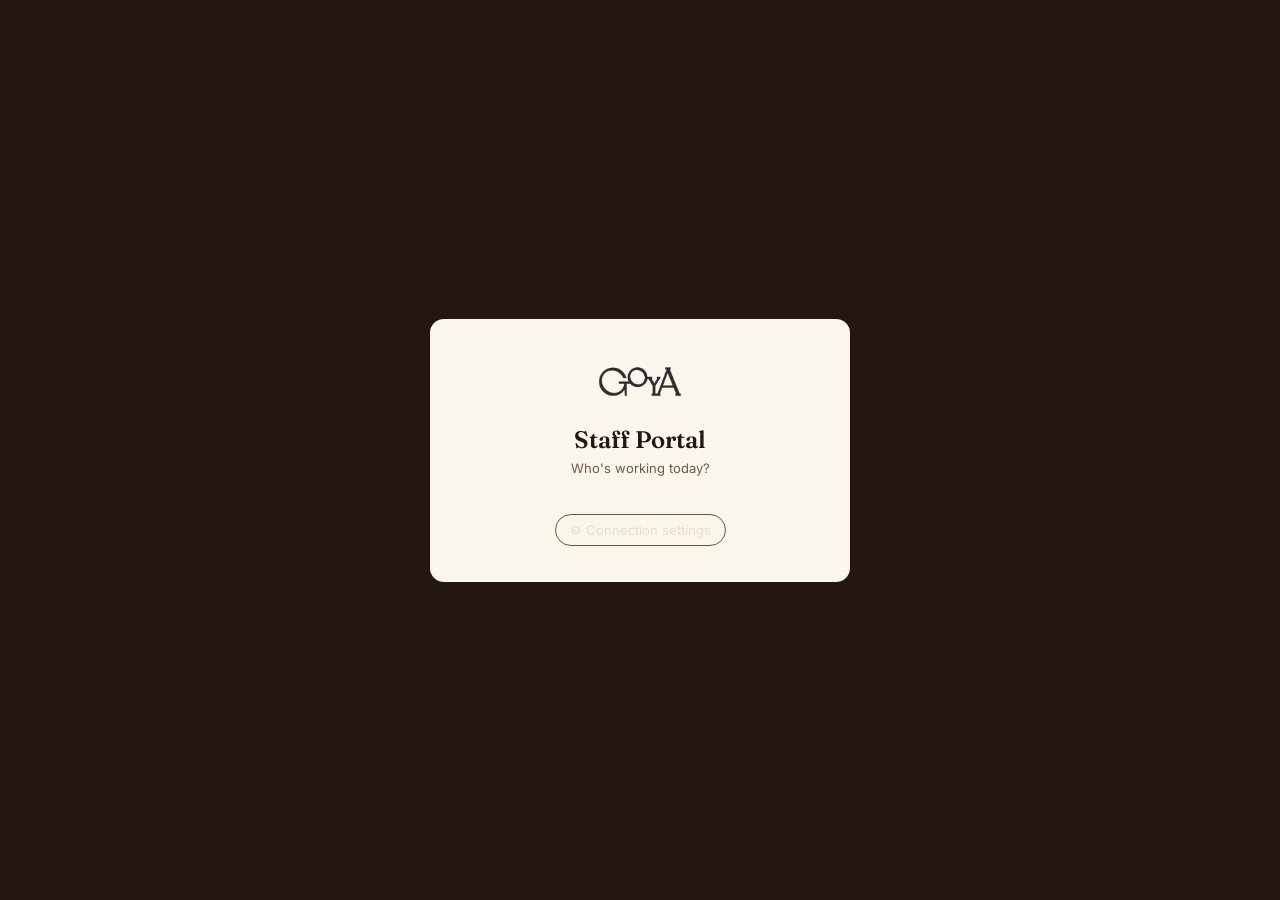
==== index.html @ 5e2a5665 "Update and rename staff.html to index.html" ====
<!DOCTYPE html>
<html lang="en">
<head>
<meta charset="UTF-8">
<meta name="viewport" content="width=device-width, initial-scale=1.0">
<title>Goya Portal — Staff</title>
<link rel="preconnect" href="https://fonts.googleapis.com">
<link href="https://fonts.googleapis.com/css2?family=Fraunces:opsz,wght@9..144,400;9..144,600;9..144,700&family=Inter:wght@400;500;600;700&family=IBM+Plex+Mono:wght@400;500;600&display=swap" rel="stylesheet">
<style>
  :root{ --espresso:#241712; --espresso-2:#3B2A20; --parchment:#FBF6EC; --parchment-2:#F1E7D4; --ink:#2A1D14; --ink-soft:#6b5a4a; --amber:#C97A2B; --amber-dark:#A85F1D; --sage:#6E8B5E; --rust:#B23B25; --gray:#8A7B6C; --line:#e3d6bf; --radius:10px; --shadow:0 2px 10px rgba(36,23,18,0.10); }
  *{box-sizing:border-box;} html,body{margin:0;padding:0;background:var(--parchment);color:var(--ink);font-family:'Inter',sans-serif;}
  h1,h2,h3,h4{font-family:'Fraunces',serif;font-weight:600;margin:0;color:var(--espresso);} .mono{font-family:'IBM Plex Mono',monospace;}
  button,input,select{font-family:inherit;} #app{min-height:100vh;display:flex;flex-direction:column;}
  .topbar{background:var(--espresso);color:var(--parchment);padding:14px 20px;display:flex;align-items:center;justify-content:space-between;gap:12px;flex-wrap:wrap;position:sticky;top:0;z-index:20;box-shadow:var(--shadow);}
  .brand-logo-chip{background:var(--parchment);border-radius:9px;padding:5px 12px;display:flex;align-items:center;} .brand-logo-chip img{height:24px;}
  .gate-logo-chip{background:var(--parchment);border-radius:12px;padding:10px 22px;display:inline-flex;align-items:center;margin:0 auto 16px;} .gate-logo-chip img{height:34px;}
  .pill-btn{background:transparent;border:1px solid #6b5541;color:#e9dcc7;padding:7px 14px;border-radius:999px;font-size:13px;cursor:pointer;}
  .staff-chip{background:#392a20;color:#f1e7d4;padding:6px 12px;border-radius:999px;font-size:13px;display:flex;align-items:center;gap:8px;} .staff-chip button{background:none;border:none;color:#c9b79c;text-decoration:underline;cursor:pointer;}
  .main{flex:1;width:100%;max-width:1180px;margin:0 auto;padding:24px 20px 60px;}
  .tabs{display:flex;gap:6px;overflow-x:auto;padding-bottom:2px;margin-bottom:22px;border-bottom:2px solid var(--line);}
  .tab-btn{background:none;border:none;padding:10px 16px;font-size:14.5px;font-weight:600;color:var(--ink-soft);white-space:nowrap;border-bottom:3px solid transparent;cursor:pointer;} .tab-btn.active{color:var(--espresso);border-bottom-color:var(--amber);}
  .card{background:#fff;border:1px solid var(--line);border-radius:var(--radius);padding:20px;box-shadow:var(--shadow);} .card + .card{margin-top:16px;}
  .grid-2{display:grid;grid-template-columns:1.3fr 1fr;gap:18px;} @media (max-width:860px){.grid-2{grid-template-columns:1fr;}}
  input[type=text],input[type=number],input[type=date],input[type=month],select{width:100%;padding:10px 12px;border:1.5px solid var(--line);border-radius:8px;font-size:14px;background:#fffdf9;}
  .row{display:flex;gap:10px;flex-wrap:wrap;} .row > *{flex:1;min-width:110px;}
  .btn{display:inline-flex;align-items:center;justify-content:center;gap:6px;padding:12px 18px;border-radius:8px;border:none;font-weight:600;font-size:14px;cursor:pointer;}
  .btn-primary{background:var(--amber);color:#2a1a08;} .btn-ghost{background:transparent;border:1.5px solid var(--line);color:var(--ink);} .btn-danger{background:#fbe6e0;color:var(--rust);} .btn-sm{padding:6px 12px;font-size:12.5px;}
  .item-list{max-height:360px;overflow-y:auto;border:1px solid var(--line);border-radius:8px;} .item-row{display:flex;align-items:center;justify-content:space-between;gap:10px;padding:11px 14px;border-bottom:1px solid var(--line);} .item-row:last-child{border-bottom:none;} .item-name{font-weight:600;font-size:14px;} .item-meta{font-size:12px;color:var(--ink-soft);}
  .receipt{background:#fffdf7;border:1px solid var(--line);padding:18px;} .tear-line{height:1px;margin:14px 0;border-top:2px dashed #d8c7a6;} .receipt-line{display:flex;justify-content:space-between;font-size:13.5px;}
  .badge{display:inline-block;padding:3px 10px;border-radius:999px;font-size:11px;font-weight:700;} .badge-PENDING{background:#faf0d6;color:#946a10;} .badge-ORDERED{background:#f4e2cd;color:var(--amber-dark);} .badge-RECEIVED{background:#e3ecdd;color:var(--sage);}
  table{width:100%;border-collapse:collapse;font-size:13.5px;} th{text-align:left;font-size:11px;color:var(--ink-soft);border-bottom:2px solid var(--line);padding:8px 10px;} td{padding:9px 10px;border-bottom:1px solid var(--line);} .table-wrap{overflow-x:auto;}
  .empty-state{text-align:center;padding:40px 20px;color:var(--ink-soft);}
  .overlay{position:fixed;inset:0;background:rgba(36,23,18,0.55);display:flex;align-items:center;justify-content:center;z-index:100;padding:20px;} .modal{background:#fff;border-radius:var(--radius);padding:26px;max-width:400px;width:100%;}
  .toast{position:fixed;bottom:22px;left:50%;transform:translateX(-50%);background:var(--espresso);color:#fff;padding:12px 20px;border-radius:8px;z-index:200;}
  .gate-wrap{min-height:100vh;display:flex;align-items:center;justify-content:center;background:var(--espresso);padding:20px;} .gate-card{background:var(--parchment);border-radius:14px;padding:36px 32px;max-width:420px;width:100%;}
  .staff-pick{display:grid;grid-template-columns:1fr 1fr;gap:10px;margin-top:18px;} .staff-pick button{padding:14px;border-radius:9px;border:1.5px solid var(--line);background:#fff;font-weight:600;cursor:pointer;}
  .success-check{width:56px;height:56px;border-radius:50%;background:#e3ecdd;color:var(--sage);display:flex;align-items:center;justify-content:center;font-size:28px;margin:0 auto 12px;}
  .inline-input{padding:6px 8px;font-size:13px;border:1px solid var(--line);border-radius:6px;} .tag{font-size:11px;padding:2px 8px;border-radius:6px;background:var(--parchment-2);color:var(--ink-soft);}
  .count-row{display:grid;grid-template-columns:1.6fr 1fr 1fr 0.9fr;gap:10px;align-items:center;padding:9px 4px;border-bottom:1px solid var(--line);font-size:13.5px;} .count-row.head{font-size:11px;color:var(--ink-soft);font-weight:700;}
  .wa-btn{background:#e7f4ea;color:#2f6b3a;}
  .pin-dots{display:flex;gap:10px;justify-content:center;margin:18px 0;} .pin-dot{width:16px;height:16px;border-radius:50%;border:2px solid var(--amber);} .pin-dot.filled{background:var(--amber);}
  .keypad{display:grid;grid-template-columns:repeat(3,1fr);gap:8px;} .keypad button{padding:14px;font-size:18px;border-radius:8px;border:1.5px solid var(--line);background:#fffdf9;cursor:pointer;}
</style>
</head>
<body>
<div id="app"></div>
<script src="goya-common.js"></script>
<script>
let DB = { items:[], staff:[], orders:[], production:[], wastage:[], inventoryCounts:[], inventoryDrafts:[], suppliers:[], settings:{} };
let UI = { loaded:false, currentPin:null, tab:'order', cart:[], orderSearch:'', prodCart:[], prodSearch:'', wasteCart:[], wasteSearch:'', historySub:'orders', countSection:null, countMonth: monthLabel(), countValues:{}, showSettings:false, orderHist:{ month:monthLabel(), date:'', search:'' }, prodHist:{ month:monthLabel(), date:'', search:'' }, wasteHist:{ month:monthLabel(), date:'', search:'' } };

function currentStaff(){ return DB.staff.find(s=>s['PIN Code']===UI.currentPin); }
function staffDisplayName(){ const s=currentStaff(); return s? s['Staff Full Name'] : '—'; }
function allowedSectionsForCurrent(){ const s=currentStaff(); return s? parseSections(s['Allowed Sections']) : []; }
function orderableItems(){ return DB.items.filter(it=>(it['Supplier']||'').trim()!==''); }
function internalItems(){ return DB.items.filter(it=>(it['Supplier']||'').trim()===''); }

async function boot(){ await initBackend(); DB = await api.getAll(); const savedPin = await getLocalSetting('goya-staff-pin'); if(savedPin && DB.staff.some(s=>s['PIN Code']===savedPin)) UI.currentPin = savedPin; UI.loaded = true; render(); }

function render(){
  const app = document.getElementById('app');
  if(!UI.loaded){ app.innerHTML = `<div class="gate-wrap"><div class="gate-card"><div class="gate-logo-chip"><img src="goya-logo.png" alt="Goya"></div><p style="text-align:center;">Loading Portal…</p></div></div>`; return; }
  if(!UI.currentPin){ app.innerHTML = renderLoginGate(); return; }
  let html = renderTopbar() + `<div class="main">` + renderTabs();
  if(UI.tab==='order') html += renderOrderTab(); else if(UI.tab==='production') html += renderProductionTab(); else if(UI.tab==='wastage') html += renderWastageTab(); else if(UI.tab==='count') html += renderCountTab(); else if(UI.tab==='history') html += renderHistoryTab();
  html += `</div>`;
  if(UI.showSettings) html += `<div class="overlay" onclick="if(event.target===this){UI.showSettings=false;render();}"><div class="modal"><h3>Connection Settings</h3><input type="text" id="settings-sheet-url" value="${escHtml(SHEET_URL)}"><div class="row" style="margin-top:12px;"><button class="btn btn-primary btn-sm" onclick="connectSheet(document.getElementById('settings-sheet-url').value).then(()=>location.reload())">Save & Reload</button><button class="btn btn-ghost btn-sm" onclick="UI.showSettings=false;render();">Close</button></div></div></div>`;
  app.innerHTML = html;
}

function renderLoginGate(){
  const buttons = DB.staff.map(s=>`<button onclick="loginAs('${s['PIN Code']}')">${escHtml(s['Staff Full Name'])}</button>`).join('');
  return `<div class="gate-wrap"><div class="gate-card"><div style="text-align:center;"><div class="gate-logo-chip"><img src="goya-logo.png" alt="Goya"></div></div><h2 style="text-align:center;">Staff Portal</h2><p style="text-align:center;margin-top:6px;font-size:13px;color:var(--ink-soft);">Who's working today?</p><div class="staff-pick">${buttons}</div><div style="text-align:center;margin-top:20px;"><button class="pill-btn" onclick="openPinPad('Enter connection PIN', async(e)=>{if(e===(DB.settings.ConnectionPin||'9988')){UI.showSettings=true;render();return true;}return false;})">⚙ Connection settings</button></div></div></div>`;
}
function loginAs(pin){ openPinPad(`Enter PIN`, async(e)=>{ if(e===pin){ UI.currentPin=pin; await setLocalSetting('goya-staff-pin',pin); showToast('Welcome'); render(); return true; } return false; }); }

function renderTopbar(){ return `<div class="topbar"><div class="brand"><div class="brand-logo-chip"><img src="goya-logo.png" alt="Goya"></div><div style="font-size:11px;color:#c9b79c;">STAFF PORTAL</div></div><div class="top-right"><div class="staff-chip">👤 ${escHtml(staffDisplayName())} <button onclick="UI.currentPin=null;setLocalSetting('goya-staff-pin','');render();">switch</button></div><button class="pill-btn" onclick="openPinPad('Connection PIN', async(e)=>{if(e===(DB.settings.ConnectionPin||'9988')){UI.showSettings=true;render();return true;}return false;})">⚙</button></div></div>`; }
function renderTabs(){ const t = [['order','Send Order'],['production','Production Log'],['wastage','Wastage Log']]; if(DB.settings.InventoryCountEnabled==='true' && allowedSectionsForCurrent().length>0) t.push(['count','Inventory Count']); t.push(['history','History']); return `<div class="tabs">${t.map(([k,l])=>`<button class="tab-btn ${UI.tab===k?'active':''}" onclick="UI.tab='${k}';render();">${l}</button>`).join('')}</div>`; }

function showSuccessPopup(title, subtitle, actions=''){
  const h = document.createElement('div'); h.className='overlay'; h.id='succ-pop';
  h.innerHTML = `<div class="modal" style="text-align:center;"><div class="success-check">✓</div><h3>${escHtml(title)}</h3><p style="margin:8px 0 14px;font-size:13.5px;color:var(--ink-soft);">${escHtml(subtitle)}</p>${actions}<button class="btn btn-primary" style="width:100%;margin-top:12px;" onclick="document.getElementById('succ-pop').remove();render();">Done</button></div>`;
  document.body.appendChild(h);
}

/* ORDER */
function renderOrderTab(){
  const items = orderableItems().filter(it=>!UI.orderSearch || it['Name'].toLowerCase().includes(UI.orderSearch.toLowerCase()) || (it['Supplier']||'').toLowerCase().includes(UI.orderSearch.toLowerCase()));
  return `<div class="grid-2"><div class="card"><div style="display:flex;justify-content:space-between;margin-bottom:12px;"><h3>Find items</h3><span class="tag">Supplier items</span></div><input type="text" placeholder="Search item or supplier…" value="${escHtml(UI.orderSearch)}" oninput="UI.orderSearch=this.value;render();"><div style="height:12px;"></div><div class="item-list">${items.map(it=>`<div class="item-row"><div><div class="item-name">${escHtml(it['Name'])}</div><div class="item-meta">${escHtml(it['Supplier']||'—')}</div></div><button class="btn btn-primary btn-sm" onclick="addToCart('${it['Row ID']}')">Add</button></div>`).join('')||'<div class="empty-state">No items</div>'}</div></div><div class="card receipt"><h3>Cart (${UI.cart.length})</h3>${cartHTML()}</div></div>`;
}
function addToCart(rowId){ const it=DB.items.find(x=>x['Row ID']===rowId); if(!it)return; const e=UI.cart.find(c=>c.rowId===rowId); if(e)e.qty+=1; else UI.cart.push({rowId:it['Row ID'],name:it['Name'],supplier:it['Supplier'],unit:(it['Storage Unit']||'unit'),opts:[it['Storage Unit'],it['Ingredient Unit']].filter(Boolean),qty:1,note:''}); render(); }
function cartHTML(){
  if(!UI.cart.length) return `<div class="empty-state">Cart empty</div>`;
  let h = ''; UI.cart.forEach(c=>{ h += `<div style="margin-bottom:10px;border-bottom:1px solid var(--line);padding-bottom:8px;"><div class="receipt-line"><span><b>${escHtml(c.name)}</b></span><button class="btn btn-danger btn-sm" style="padding:2px 6px;" onclick="UI.cart=UI.cart.filter(x=>x.rowId!=='${c.rowId}');render();">✕</button></div><div class="row" style="margin-top:6px;"><input type="number" step="0.1" class="inline-input" value="${c.qty}" onchange="UI.cart.find(i=>i.rowId==='${c.rowId}').qty=Math.max(0.1,parseFloat(this.value)||1)"><select class="inline-input" onchange="UI.cart.find(i=>i.rowId==='${c.rowId}').unit=this.value;">${(c.opts.length?c.opts:['unit']).map(u=>`<option value="${u}" ${c.unit===u?'selected':''}>${u}</option>`).join('')}</select></div><input type="text" class="inline-input" placeholder="Note (optional)" value="${escHtml(c.note)}" style="margin-top:6px;" onchange="UI.cart.find(i=>i.rowId==='${c.rowId}').note=this.value;"></div>`; });
  return h + `<div class="tear-line"></div><button class="btn btn-primary" style="width:100%;" onclick="submitOrder()">Submit Order</button>`;
}
async function submitOrder(){
  if(!UI.cart.length) return; const now = Date.now();
  const rows = UI.cart.map((c,i)=>({'Timestamp':new Date(now+i).toISOString(),'Order Date':fmtDate(new Date().toISOString()),'Item Name':c.name,'Quantity':c.qty,'Unit':c.unit,'Supplier':c.supplier,'Status':'PENDING','Note/Remarks':c.note,'Received Date':'','Logged By':staffDisplayName()}));
  await api.addOrders(rows); const bySup={}; rows.forEach(r=>{ (bySup[r['Supplier']||'Unspecified']=bySup[r['Supplier']||'Unspecified']||[]).push({name:r['Item Name'],qty:r['Quantity'],unit:r['Unit'],note:r['Note/Remarks']}); });
  UI.cart = []; const msg = buildPurchaseOrderMessage(bySup, staffDisplayName());
  showSuccessPopup('Order Submitted!', 'Forward to WhatsApp group manually.', `<a class="btn wa-btn" style="display:flex;margin-bottom:8px;text-decoration:none;justify-content:center;" target="_blank" href="${waLink(msg)}">📲 Open WhatsApp</a><button class="btn btn-ghost" style="width:100%;" onclick="copyToClipboard(${JSON.stringify(msg)}).then(()=>showToast('Copied!'))">📋 Copy message</button>`);
}

/* PRODUCTION */
function renderProductionTab(){
  const items = internalItems().filter(it=>!UI.prodSearch || it['Name'].toLowerCase().includes(UI.prodSearch.toLowerCase()));
  return `<div class="grid-2"><div class="card"><div style="display:flex;justify-content:space-between;margin-bottom:12px;"><h3>In-house Batch Items</h3><span class="tag">Production</span></div><input type="text" placeholder="Search item…" value="${escHtml(UI.prodSearch)}" oninput="UI.prodSearch=this.value;render();"><div style="height:12px;"></div><div class="item-list">${items.map(it=>`<div class="item-row"><div><div class="item-name">${escHtml(it['Name'])}</div></div><button class="btn btn-primary btn-sm" onclick="addProd('${it['Row ID']}')">Add</button></div>`).join('')||'<div class="empty-state">No internal items</div>'}</div></div><div class="card receipt"><h3>Cart (${UI.prodCart.length})</h3>${prodCartHTML()}</div></div>`;
}
function addProd(rowId){ const it=DB.items.find(x=>x['Row ID']===rowId); if(!it)return; const e=UI.prodCart.find(c=>c.rowId===rowId); if(e)e.qty+=1; else UI.prodCart.push({rowId:it['Row ID'],name:it['Name'],unit:(it['Storage Unit']||'unit'),opts:[it['Storage Unit'],it['Ingredient Unit']].filter(Boolean),qty:1}); render(); }
function prodCartHTML(){
  if(!UI.prodCart.length) return `<div class="empty-state">Cart empty</div>`;
  let h = ''; UI.prodCart.forEach(c=>{ h += `<div style="margin-bottom:10px;border-bottom:1px solid var(--line);padding-bottom:8px;"><div class="receipt-line"><span><b>${escHtml(c.name)}</b></span><button class="btn btn-danger btn-sm" style="padding:2px 6px;" onclick="UI.prodCart=UI.prodCart.filter(x=>x.rowId!=='${c.rowId}');render();">✕</button></div><div class="row" style="margin-top:6px;"><input type="number" step="0.1" class="inline-input" value="${c.qty}" onchange="UI.prodCart.find(i=>i.rowId==='${c.rowId}').qty=Math.max(0.1,parseFloat(this.value)||1)"><select class="inline-input" onchange="UI.prodCart.find(i=>i.rowId==='${c.rowId}').unit=this.value;">${(c.opts.length?c.opts:['unit']).map(u=>`<option value="${u}" ${c.unit===u?'selected':''}>${u}</option>`).join('')}</select></div></div>`; });
  return h + `<div class="tear-line"></div><button class="btn btn-primary" style="width:100%;" onclick="submitProd()">Submit Production</button>`;
}
async function submitProd(){
  if(!UI.prodCart.length) return; const now = Date.now();
  const rows = UI.prodCart.map((c,i)=>({'Timestamp':new Date(now+i).toISOString(),'Date':fmtDate(new Date().toISOString()),'Item Name':c.name,'Quantity':c.qty,'Unit':c.unit,'Logged By':staffDisplayName(),'Status':'Logged'}));
  await api.addProduction(rows); UI.prodCart = []; showSuccessPopup('Production Logged!', rows.length+' items recorded.');
}

/* WASTAGE */
function renderWastageTab(){
  const items = internalItems().filter(it=>!UI.wasteSearch || it['Name'].toLowerCase().includes(UI.wasteSearch.toLowerCase()));
  return `<div class="grid-2"><div class="card"><div style="display:flex;justify-content:space-between;margin-bottom:12px;"><h3>In-house Batch Items</h3><span class="tag">Wastage</span></div><input type="text" placeholder="Search item…" value="${escHtml(UI.wasteSearch)}" oninput="UI.wasteSearch=this.value;render();"><div style="height:12px;"></div><div class="item-list">${items.map(it=>`<div class="item-row"><div><div class="item-name">${escHtml(it['Name'])}</div></div><button class="btn btn-danger btn-sm" onclick="addWaste('${it['Row ID']}')">Add</button></div>`).join('')||'<div class="empty-state">No internal items</div>'}</div></div><div class="card receipt"><h3>Cart (${UI.wasteCart.length})</h3>${wasteCartHTML()}</div></div>`;
}
function addWaste(rowId){ const it=DB.items.find(x=>x['Row ID']===rowId); if(!it)return; const e=UI.wasteCart.find(c=>c.rowId===rowId); if(e)e.qty+=1; else UI.wasteCart.push({rowId:it['Row ID'],name:it['Name'],unit:(it['Storage Unit']||'unit'),opts:[it['Storage Unit'],it['Ingredient Unit']].filter(Boolean),qty:1,reason:WASTE_REASONS[0]}); render(); }
function wasteCartHTML(){
  if(!UI.wasteCart.length) return `<div class="empty-state">Cart empty</div>`;
  let h = ''; UI.wasteCart.forEach(c=>{ h += `<div style="margin-bottom:10px;border-bottom:1px solid var(--line);padding-bottom:8px;"><div class="receipt-line"><span><b>${escHtml(c.name)}</b></span><button class="btn btn-danger btn-sm" style="padding:2px 6px;" onclick="UI.wasteCart=UI.wasteCart.filter(x=>x.rowId!=='${c.rowId}');render();">✕</button></div><div class="row" style="margin-top:6px;"><input type="number" step="0.1" class="inline-input" value="${c.qty}" onchange="UI.wasteCart.find(i=>i.rowId==='${c.rowId}').qty=Math.max(0.1,parseFloat(this.value)||1)"><select class="inline-input" onchange="UI.wasteCart.find(i=>i.rowId==='${c.rowId}').unit=this.value;">${(c.opts.length?c.opts:['unit']).map(u=>`<option value="${u}" ${c.unit===u?'selected':''}>${u}</option>`).join('')}</select></div><select class="inline-input" style="margin-top:6px;" onchange="UI.wasteCart.find(i=>i.rowId==='${c.rowId}').reason=this.value;">${WASTE_REASONS.map(r=>`<option value="${r}" ${c.reason===r?'selected':''}>${r}</option>`).join('')}</select></div>`; });
  return h + `<div class="tear-line"></div><button class="btn btn-danger" style="width:100%;" onclick="submitWaste()">Submit Wastage</button>`;
}
async function submitWaste(){
  if(!UI.wasteCart.length) return; const now = Date.now();
  const rows = UI.wasteCart.map((c,i)=>({'Timestamp':new Date(now+i).toISOString(),'Date':fmtDate(new Date().toISOString()),'Item Name':c.name,'Quantity':c.qty,'Unit':c.unit,'Reason':c.reason,'Logged By':staffDisplayName(),'Status':'Logged'}));
  await api.addWastage(rows); UI.wasteCart = []; showSuccessPopup('Wastage Logged!', rows.length+' items recorded.');
}

/* COUNT */
function renderCountTab(){
  if(DB.settings.InventoryCountEnabled!=='true') return `<div class="card"><div class="empty-state">Disabled by admin</div></div>`;
  const allowed = allowedSectionsForCurrent(); if(!allowed.length) return `<div class="card"><div class="empty-state">No access</div></div>`;
  if(!UI.countSection || !allowed.includes(UI.countSection)) UI.countSection = allowed[0];
  const items = DB.items.filter(it=>(it['Items Type']||'').toLowerCase()===UI.countSection);
  return `<div class="card"><div style="display:flex;justify-content:space-between;margin-bottom:14px;"><h3>Inventory Count</h3><div class="row" style="flex:none;"><select onchange="UI.countSection=this.value;render();">${allowed.map(s=>`<option value="${s}" ${UI.countSection===s?'selected':''}>${SECTION_LABEL[s]}</option>`).join('')}</select><input type="month" value="${UI.countMonth}" onchange="UI.countMonth=this.value;render();"></div></div><div class="count-row head"><span>Item (${items.length})</span><span>Storage</span><span>Ingredient</span><span>Units</span></div>${items.map(it=>{ const v = UI.countValues[it['Row ID']] || {}; return `<div class="count-row"><span><b>${escHtml(it['Name'])}</b><br><span class="item-meta">${escHtml(it['SKU']||'')}</span></span><input type="number" class="inline-input" placeholder="Storage" value="${v.storage!=null?v.storage:''}" onchange="UI.countValues['${it['Row ID']}']=UI.countValues['${it['Row ID']}']||{};UI.countValues['${it['Row ID']}'].storage=this.value"><input type="number" class="inline-input" placeholder="Ingredient" value="${v.ingredient!=null?v.ingredient:''}" onchange="UI.countValues['${it['Row ID']}']=UI.countValues['${it['Row ID']}']||{};UI.countValues['${it['Row ID']}'].ingredient=this.value"><span class="item-meta">${escHtml(it['Storage Unit']||'')} / ${escHtml(it['Ingredient Unit']||'')}</span></div>`; }).join('')||'<div class="empty-state">No items</div>'}<div class="tear-line"></div><button class="btn btn-primary" style="width:100%;" onclick="submitCount()">Submit Final Count</button></div>`;
}
async function submitCount(){
  const items = DB.items.filter(it=>(it['Items Type']||'').toLowerCase()===UI.countSection); const rows = [];
  items.forEach(it=>{ const v = UI.countValues[it['Row ID']]; if(v && (v.storage!=null || v.ingredient!=null)){ rows.push({'Count Date / Month':UI.countMonth, 'Section':UI.countSection, 'Item Name':it['Name'], 'SKU':it['SKU']||'', 'Storage Quantity':v.storage!=null?v.storage:'', 'Ingredient Quantity':v.ingredient!=null?v.ingredient:'', 'Submitted By':staffDisplayName()}); } });
  if(!rows.length){ showToast('Enter quantities'); return; }
  await api.addInventoryCounts(rows); UI.countValues = {}; showSuccessPopup('Count Submitted!', rows.length+' items recorded.');
}

/* HISTORY */
function renderHistoryTab(){
  return `<div class="card"><div style="display:flex;justify-content:space-between;margin-bottom:14px;"><h3>History</h3><div class="tabs" style="margin:0;border:none;"><button class="tab-btn ${UI.historySub==='orders'?'active':''}" onclick="UI.historySub='orders';render();">Orders</button><button class="tab-btn ${UI.historySub==='production'?'active':''}" onclick="UI.historySub='production';render();">Production</button><button class="tab-btn ${UI.historySub==='wastage'?'active':''}" onclick="UI.historySub='wastage';render();">Wastage</button></div></div>${UI.historySub==='orders'? renderOrdersHistory() : renderLogHistory(UI.historySub)}</div>`;
}
function renderOrdersHistory(){
  const f = UI.orderHist; let rows = DB.orders.slice();
  if(f.month) rows = rows.filter(o=>(o['Timestamp']||'').startsWith(f.month)); if(f.date) rows = rows.filter(o=>(o['Timestamp']||'').slice(0,10)===f.date); if(f.search) rows = rows.filter(o=>(o['Item Name']||'').toLowerCase().includes(f.search.toLowerCase()));
  rows.sort((a,b)=>new Date(b['Timestamp'])-new Date(a['Timestamp']));
  return `<div><div class="row" style="margin-bottom:12px;"><input type="text" placeholder="Search…" value="${escHtml(f.search)}" oninput="UI.orderHist.search=this.value;render();"><input type="month" value="${f.month}" onchange="UI.orderHist.month=this.value;render();"><input type="date" value="${f.date}" onchange="UI.orderHist.date=this.value;render();"><button class="btn btn-ghost btn-sm" onclick="UI.orderHist.date='';render();">Clear Date</button></div><div class="table-wrap"><table><thead><tr><th>Date & Time</th><th>Item</th><th>Qty</th><th>Supplier</th><th>Logged By</th><th>Status</th></tr></thead><tbody>${rows.map(o=>`<tr><td class="mono">${fmtDateTime(o['Timestamp'])}</td><td><b>${escHtml(o['Item Name'])}</b>${o['Note/Remarks']?`<div class="item-meta">${escHtml(o['Note/Remarks'])}</div>`:''}</td><td>${o['Quantity']} ${escHtml(o['Unit'])}</td><td>${escHtml(o['Supplier'])}</td><td><b>${escHtml(o['Logged By']||'—')}</b></td><td><span class="badge badge-${o['Status']}">${o['Status']}</span></td></tr>`).join('') || '<tr><td colspan="6" style="text-align:center;padding:20px;">No orders</td></tr>'}</tbody></table></div></div>`;
}
function renderLogHistory(kind){
  const f = kind==='wastage'? UI.wasteHist : UI.prodHist; let rows = (kind==='wastage'? DB.wastage : DB.production).slice();
  if(f.month) rows = rows.filter(o=>(o['Timestamp']||'').startsWith(f.month)); if(f.date) rows = rows.filter(o=>(o['Timestamp']||'').slice(0,10)===f.date); if(f.search) rows = rows.filter(o=>(o['Item Name']||'').toLowerCase().includes(f.search.toLowerCase()));
  rows.sort((a,b)=>new Date(b['Timestamp'])-new Date(a['Timestamp']));
  return `<div><div class="row" style="margin-bottom:12px;"><input type="text" placeholder="Search…" value="${escHtml(f.search)}" oninput="UI.${kind==='wastage'?'wasteHist':'prodHist'}.search=this.value;render();"><input type="month" value="${f.month}" onchange="UI.${kind==='wastage'?'wasteHist':'prodHist'}.month=this.value;render();"><input type="date" value="${f.date}" onchange="UI.${kind==='wastage'?'wasteHist':'prodHist'}.date=this.value;render();"><button class="btn btn-ghost btn-sm" onclick="UI.${kind==='wastage'?'wasteHist':'prodHist'}.date='';render();">Clear Date</button></div><div class="table-wrap"><table><thead><tr><th>Date & Time</th><th>Item</th><th>Qty</th>${kind==='wastage'?'<th>Reason</th>':''}<th>Logged By</th></tr></thead><tbody>${rows.map(o=>`<tr><td class="mono">${fmtDateTime(o['Timestamp'])}</td><td><b>${escHtml(o['Item Name'])}</b></td><td>${o['Quantity']} ${escHtml(o['Unit'])}</td>${kind==='wastage'?`<td><span class="tag">${escHtml(o['Reason'])}</span></td>`:''}<td><b>${escHtml(o['Logged By']||'—')}</b></td></tr>`).join('') || '<tr><td colspan="5" style="text-align:center;padding:20px;">No logs</td></tr>'}</tbody></table></div></div>`;
}
boot();
</script>
</body>
</html>
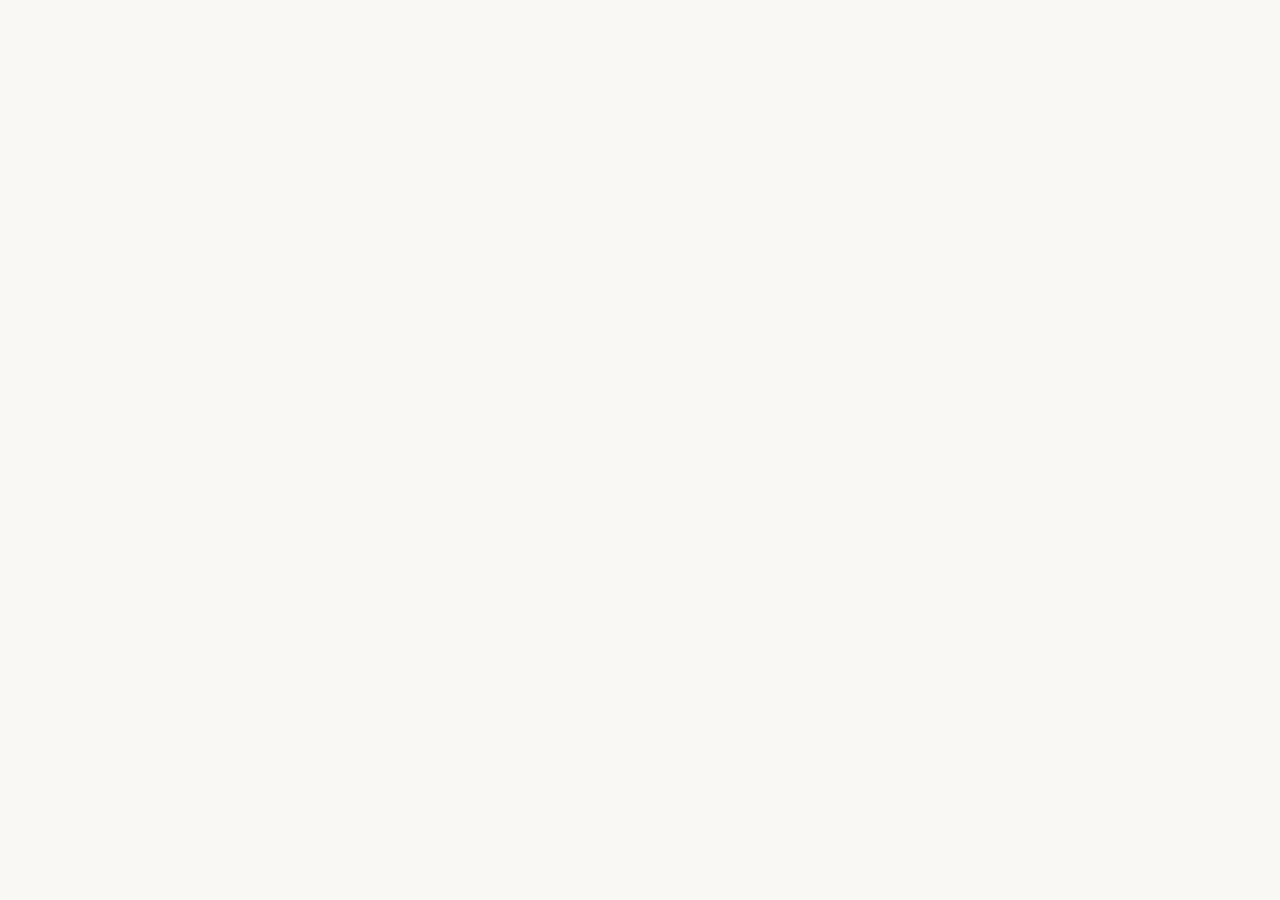
==== commit d549bd03: "Rename staff.html to index.html" ====
--- a/index.html
+++ b/index.html
@@ -1,173 +1,57 @@
-<!DOCTYPE html>
-<html lang="en">
-<head>
-<meta charset="UTF-8">
-<meta name="viewport" content="width=device-width, initial-scale=1.0">
-<title>Goya Portal — Staff</title>
-<link rel="preconnect" href="https://fonts.googleapis.com">
-<link href="https://fonts.googleapis.com/css2?family=Fraunces:opsz,wght@9..144,400;9..144,600;9..144,700&family=Inter:wght@400;500;600;700&family=IBM+Plex+Mono:wght@400;500;600&display=swap" rel="stylesheet">
-<style>
-  :root{ --espresso:#241712; --espresso-2:#3B2A20; --parchment:#FBF6EC; --parchment-2:#F1E7D4; --ink:#2A1D14; --ink-soft:#6b5a4a; --amber:#C97A2B; --amber-dark:#A85F1D; --sage:#6E8B5E; --rust:#B23B25; --gray:#8A7B6C; --line:#e3d6bf; --radius:10px; --shadow:0 2px 10px rgba(36,23,18,0.10); }
-  *{box-sizing:border-box;} html,body{margin:0;padding:0;background:var(--parchment);color:var(--ink);font-family:'Inter',sans-serif;}
-  h1,h2,h3,h4{font-family:'Fraunces',serif;font-weight:600;margin:0;color:var(--espresso);} .mono{font-family:'IBM Plex Mono',monospace;}
-  button,input,select{font-family:inherit;} #app{min-height:100vh;display:flex;flex-direction:column;}
-  .topbar{background:var(--espresso);color:var(--parchment);padding:14px 20px;display:flex;align-items:center;justify-content:space-between;gap:12px;flex-wrap:wrap;position:sticky;top:0;z-index:20;box-shadow:var(--shadow);}
-  .brand-logo-chip{background:var(--parchment);border-radius:9px;padding:5px 12px;display:flex;align-items:center;} .brand-logo-chip img{height:24px;}
-  .gate-logo-chip{background:var(--parchment);border-radius:12px;padding:10px 22px;display:inline-flex;align-items:center;margin:0 auto 16px;} .gate-logo-chip img{height:34px;}
-  .pill-btn{background:transparent;border:1px solid #6b5541;color:#e9dcc7;padding:7px 14px;border-radius:999px;font-size:13px;cursor:pointer;}
-  .staff-chip{background:#392a20;color:#f1e7d4;padding:6px 12px;border-radius:999px;font-size:13px;display:flex;align-items:center;gap:8px;} .staff-chip button{background:none;border:none;color:#c9b79c;text-decoration:underline;cursor:pointer;}
-  .main{flex:1;width:100%;max-width:1180px;margin:0 auto;padding:24px 20px 60px;}
-  .tabs{display:flex;gap:6px;overflow-x:auto;padding-bottom:2px;margin-bottom:22px;border-bottom:2px solid var(--line);}
-  .tab-btn{background:none;border:none;padding:10px 16px;font-size:14.5px;font-weight:600;color:var(--ink-soft);white-space:nowrap;border-bottom:3px solid transparent;cursor:pointer;} .tab-btn.active{color:var(--espresso);border-bottom-color:var(--amber);}
-  .card{background:#fff;border:1px solid var(--line);border-radius:var(--radius);padding:20px;box-shadow:var(--shadow);} .card + .card{margin-top:16px;}
-  .grid-2{display:grid;grid-template-columns:1.3fr 1fr;gap:18px;} @media (max-width:860px){.grid-2{grid-template-columns:1fr;}}
-  input[type=text],input[type=number],input[type=date],input[type=month],select{width:100%;padding:10px 12px;border:1.5px solid var(--line);border-radius:8px;font-size:14px;background:#fffdf9;}
-  .row{display:flex;gap:10px;flex-wrap:wrap;} .row > *{flex:1;min-width:110px;}
-  .btn{display:inline-flex;align-items:center;justify-content:center;gap:6px;padding:12px 18px;border-radius:8px;border:none;font-weight:600;font-size:14px;cursor:pointer;}
-  .btn-primary{background:var(--amber);color:#2a1a08;} .btn-ghost{background:transparent;border:1.5px solid var(--line);color:var(--ink);} .btn-danger{background:#fbe6e0;color:var(--rust);} .btn-sm{padding:6px 12px;font-size:12.5px;}
-  .item-list{max-height:360px;overflow-y:auto;border:1px solid var(--line);border-radius:8px;} .item-row{display:flex;align-items:center;justify-content:space-between;gap:10px;padding:11px 14px;border-bottom:1px solid var(--line);} .item-row:last-child{border-bottom:none;} .item-name{font-weight:600;font-size:14px;} .item-meta{font-size:12px;color:var(--ink-soft);}
-  .receipt{background:#fffdf7;border:1px solid var(--line);padding:18px;} .tear-line{height:1px;margin:14px 0;border-top:2px dashed #d8c7a6;} .receipt-line{display:flex;justify-content:space-between;font-size:13.5px;}
-  .badge{display:inline-block;padding:3px 10px;border-radius:999px;font-size:11px;font-weight:700;} .badge-PENDING{background:#faf0d6;color:#946a10;} .badge-ORDERED{background:#f4e2cd;color:var(--amber-dark);} .badge-RECEIVED{background:#e3ecdd;color:var(--sage);}
-  table{width:100%;border-collapse:collapse;font-size:13.5px;} th{text-align:left;font-size:11px;color:var(--ink-soft);border-bottom:2px solid var(--line);padding:8px 10px;} td{padding:9px 10px;border-bottom:1px solid var(--line);} .table-wrap{overflow-x:auto;}
-  .empty-state{text-align:center;padding:40px 20px;color:var(--ink-soft);}
-  .overlay{position:fixed;inset:0;background:rgba(36,23,18,0.55);display:flex;align-items:center;justify-content:center;z-index:100;padding:20px;} .modal{background:#fff;border-radius:var(--radius);padding:26px;max-width:400px;width:100%;}
-  .toast{position:fixed;bottom:22px;left:50%;transform:translateX(-50%);background:var(--espresso);color:#fff;padding:12px 20px;border-radius:8px;z-index:200;}
-  .gate-wrap{min-height:100vh;display:flex;align-items:center;justify-content:center;background:var(--espresso);padding:20px;} .gate-card{background:var(--parchment);border-radius:14px;padding:36px 32px;max-width:420px;width:100%;}
-  .staff-pick{display:grid;grid-template-columns:1fr 1fr;gap:10px;margin-top:18px;} .staff-pick button{padding:14px;border-radius:9px;border:1.5px solid var(--line);background:#fff;font-weight:600;cursor:pointer;}
-  .success-check{width:56px;height:56px;border-radius:50%;background:#e3ecdd;color:var(--sage);display:flex;align-items:center;justify-content:center;font-size:28px;margin:0 auto 12px;}
-  .inline-input{padding:6px 8px;font-size:13px;border:1px solid var(--line);border-radius:6px;} .tag{font-size:11px;padding:2px 8px;border-radius:6px;background:var(--parchment-2);color:var(--ink-soft);}
-  .count-row{display:grid;grid-template-columns:1.6fr 1fr 1fr 0.9fr;gap:10px;align-items:center;padding:9px 4px;border-bottom:1px solid var(--line);font-size:13.5px;} .count-row.head{font-size:11px;color:var(--ink-soft);font-weight:700;}
-  .wa-btn{background:#e7f4ea;color:#2f6b3a;}
-  .pin-dots{display:flex;gap:10px;justify-content:center;margin:18px 0;} .pin-dot{width:16px;height:16px;border-radius:50%;border:2px solid var(--amber);} .pin-dot.filled{background:var(--amber);}
-  .keypad{display:grid;grid-template-columns:repeat(3,1fr);gap:8px;} .keypad button{padding:14px;font-size:18px;border-radius:8px;border:1.5px solid var(--line);background:#fffdf9;cursor:pointer;}
-</style>
-</head>
-<body>
-<div id="app"></div>
-<script src="goya-common.js"></script>
-<script>
-let DB = { items:[], staff:[], orders:[], production:[], wastage:[], inventoryCounts:[], inventoryDrafts:[], suppliers:[], settings:{} };
-let UI = { loaded:false, currentPin:null, tab:'order', cart:[], orderSearch:'', prodCart:[], prodSearch:'', wasteCart:[], wasteSearch:'', historySub:'orders', countSection:null, countMonth: monthLabel(), countValues:{}, showSettings:false, orderHist:{ month:monthLabel(), date:'', search:'' }, prodHist:{ month:monthLabel(), date:'', search:'' }, wasteHist:{ month:monthLabel(), date:'', search:'' } };
-
-function currentStaff(){ return DB.staff.find(s=>s['PIN Code']===UI.currentPin); }
-function staffDisplayName(){ const s=currentStaff(); return s? s['Staff Full Name'] : '—'; }
-function allowedSectionsForCurrent(){ const s=currentStaff(); return s? parseSections(s['Allowed Sections']) : []; }
-function orderableItems(){ return DB.items.filter(it=>(it['Supplier']||'').trim()!==''); }
-function internalItems(){ return DB.items.filter(it=>(it['Supplier']||'').trim()===''); }
-
-async function boot(){ await initBackend(); DB = await api.getAll(); const savedPin = await getLocalSetting('goya-staff-pin'); if(savedPin && DB.staff.some(s=>s['PIN Code']===savedPin)) UI.currentPin = savedPin; UI.loaded = true; render(); }
-
-function render(){
-  const app = document.getElementById('app');
-  if(!UI.loaded){ app.innerHTML = `<div class="gate-wrap"><div class="gate-card"><div class="gate-logo-chip"><img src="goya-logo.png" alt="Goya"></div><p style="text-align:center;">Loading Portal…</p></div></div>`; return; }
-  if(!UI.currentPin){ app.innerHTML = renderLoginGate(); return; }
-  let html = renderTopbar() + `<div class="main">` + renderTabs();
-  if(UI.tab==='order') html += renderOrderTab(); else if(UI.tab==='production') html += renderProductionTab(); else if(UI.tab==='wastage') html += renderWastageTab(); else if(UI.tab==='count') html += renderCountTab(); else if(UI.tab==='history') html += renderHistoryTab();
-  html += `</div>`;
-  if(UI.showSettings) html += `<div class="overlay" onclick="if(event.target===this){UI.showSettings=false;render();}"><div class="modal"><h3>Connection Settings</h3><input type="text" id="settings-sheet-url" value="${escHtml(SHEET_URL)}"><div class="row" style="margin-top:12px;"><button class="btn btn-primary btn-sm" onclick="connectSheet(document.getElementById('settings-sheet-url').value).then(()=>location.reload())">Save & Reload</button><button class="btn btn-ghost btn-sm" onclick="UI.showSettings=false;render();">Close</button></div></div></div>`;
-  app.innerHTML = html;
-}
-
-function renderLoginGate(){
-  const buttons = DB.staff.map(s=>`<button onclick="loginAs('${s['PIN Code']}')">${escHtml(s['Staff Full Name'])}</button>`).join('');
-  return `<div class="gate-wrap"><div class="gate-card"><div style="text-align:center;"><div class="gate-logo-chip"><img src="goya-logo.png" alt="Goya"></div></div><h2 style="text-align:center;">Staff Portal</h2><p style="text-align:center;margin-top:6px;font-size:13px;color:var(--ink-soft);">Who's working today?</p><div class="staff-pick">${buttons}</div><div style="text-align:center;margin-top:20px;"><button class="pill-btn" onclick="openPinPad('Enter connection PIN', async(e)=>{if(e===(DB.settings.ConnectionPin||'9988')){UI.showSettings=true;render();return true;}return false;})">⚙ Connection settings</button></div></div></div>`;
-}
-function loginAs(pin){ openPinPad(`Enter PIN`, async(e)=>{ if(e===pin){ UI.currentPin=pin; await setLocalSetting('goya-staff-pin',pin); showToast('Welcome'); render(); return true; } return false; }); }
-
-function renderTopbar(){ return `<div class="topbar"><div class="brand"><div class="brand-logo-chip"><img src="goya-logo.png" alt="Goya"></div><div style="font-size:11px;color:#c9b79c;">STAFF PORTAL</div></div><div class="top-right"><div class="staff-chip">👤 ${escHtml(staffDisplayName())} <button onclick="UI.currentPin=null;setLocalSetting('goya-staff-pin','');render();">switch</button></div><button class="pill-btn" onclick="openPinPad('Connection PIN', async(e)=>{if(e===(DB.settings.ConnectionPin||'9988')){UI.showSettings=true;render();return true;}return false;})">⚙</button></div></div>`; }
-function renderTabs(){ const t = [['order','Send Order'],['production','Production Log'],['wastage','Wastage Log']]; if(DB.settings.InventoryCountEnabled==='true' && allowedSectionsForCurrent().length>0) t.push(['count','Inventory Count']); t.push(['history','History']); return `<div class="tabs">${t.map(([k,l])=>`<button class="tab-btn ${UI.tab===k?'active':''}" onclick="UI.tab='${k}';render();">${l}</button>`).join('')}</div>`; }
-
-function showSuccessPopup(title, subtitle, actions=''){
-  const h = document.createElement('div'); h.className='overlay'; h.id='succ-pop';
-  h.innerHTML = `<div class="modal" style="text-align:center;"><div class="success-check">✓</div><h3>${escHtml(title)}</h3><p style="margin:8px 0 14px;font-size:13.5px;color:var(--ink-soft);">${escHtml(subtitle)}</p>${actions}<button class="btn btn-primary" style="width:100%;margin-top:12px;" onclick="document.getElementById('succ-pop').remove();render();">Done</button></div>`;
-  document.body.appendChild(h);
-}
-
-/* ORDER */
-function renderOrderTab(){
-  const items = orderableItems().filter(it=>!UI.orderSearch || it['Name'].toLowerCase().includes(UI.orderSearch.toLowerCase()) || (it['Supplier']||'').toLowerCase().includes(UI.orderSearch.toLowerCase()));
-  return `<div class="grid-2"><div class="card"><div style="display:flex;justify-content:space-between;margin-bottom:12px;"><h3>Find items</h3><span class="tag">Supplier items</span></div><input type="text" placeholder="Search item or supplier…" value="${escHtml(UI.orderSearch)}" oninput="UI.orderSearch=this.value;render();"><div style="height:12px;"></div><div class="item-list">${items.map(it=>`<div class="item-row"><div><div class="item-name">${escHtml(it['Name'])}</div><div class="item-meta">${escHtml(it['Supplier']||'—')}</div></div><button class="btn btn-primary btn-sm" onclick="addToCart('${it['Row ID']}')">Add</button></div>`).join('')||'<div class="empty-state">No items</div>'}</div></div><div class="card receipt"><h3>Cart (${UI.cart.length})</h3>${cartHTML()}</div></div>`;
-}
-function addToCart(rowId){ const it=DB.items.find(x=>x['Row ID']===rowId); if(!it)return; const e=UI.cart.find(c=>c.rowId===rowId); if(e)e.qty+=1; else UI.cart.push({rowId:it['Row ID'],name:it['Name'],supplier:it['Supplier'],unit:(it['Storage Unit']||'unit'),opts:[it['Storage Unit'],it['Ingredient Unit']].filter(Boolean),qty:1,note:''}); render(); }
-function cartHTML(){
-  if(!UI.cart.length) return `<div class="empty-state">Cart empty</div>`;
-  let h = ''; UI.cart.forEach(c=>{ h += `<div style="margin-bottom:10px;border-bottom:1px solid var(--line);padding-bottom:8px;"><div class="receipt-line"><span><b>${escHtml(c.name)}</b></span><button class="btn btn-danger btn-sm" style="padding:2px 6px;" onclick="UI.cart=UI.cart.filter(x=>x.rowId!=='${c.rowId}');render();">✕</button></div><div class="row" style="margin-top:6px;"><input type="number" step="0.1" class="inline-input" value="${c.qty}" onchange="UI.cart.find(i=>i.rowId==='${c.rowId}').qty=Math.max(0.1,parseFloat(this.value)||1)"><select class="inline-input" onchange="UI.cart.find(i=>i.rowId==='${c.rowId}').unit=this.value;">${(c.opts.length?c.opts:['unit']).map(u=>`<option value="${u}" ${c.unit===u?'selected':''}>${u}</option>`).join('')}</select></div><input type="text" class="inline-input" placeholder="Note (optional)" value="${escHtml(c.note)}" style="margin-top:6px;" onchange="UI.cart.find(i=>i.rowId==='${c.rowId}').note=this.value;"></div>`; });
-  return h + `<div class="tear-line"></div><button class="btn btn-primary" style="width:100%;" onclick="submitOrder()">Submit Order</button>`;
-}
-async function submitOrder(){
-  if(!UI.cart.length) return; const now = Date.now();
-  const rows = UI.cart.map((c,i)=>({'Timestamp':new Date(now+i).toISOString(),'Order Date':fmtDate(new Date().toISOString()),'Item Name':c.name,'Quantity':c.qty,'Unit':c.unit,'Supplier':c.supplier,'Status':'PENDING','Note/Remarks':c.note,'Received Date':'','Logged By':staffDisplayName()}));
-  await api.addOrders(rows); const bySup={}; rows.forEach(r=>{ (bySup[r['Supplier']||'Unspecified']=bySup[r['Supplier']||'Unspecified']||[]).push({name:r['Item Name'],qty:r['Quantity'],unit:r['Unit'],note:r['Note/Remarks']}); });
-  UI.cart = []; const msg = buildPurchaseOrderMessage(bySup, staffDisplayName());
-  showSuccessPopup('Order Submitted!', 'Forward to WhatsApp group manually.', `<a class="btn wa-btn" style="display:flex;margin-bottom:8px;text-decoration:none;justify-content:center;" target="_blank" href="${waLink(msg)}">📲 Open WhatsApp</a><button class="btn btn-ghost" style="width:100%;" onclick="copyToClipboard(${JSON.stringify(msg)}).then(()=>showToast('Copied!'))">📋 Copy message</button>`);
-}
-
-/* PRODUCTION */
-function renderProductionTab(){
-  const items = internalItems().filter(it=>!UI.prodSearch || it['Name'].toLowerCase().includes(UI.prodSearch.toLowerCase()));
-  return `<div class="grid-2"><div class="card"><div style="display:flex;justify-content:space-between;margin-bottom:12px;"><h3>In-house Batch Items</h3><span class="tag">Production</span></div><input type="text" placeholder="Search item…" value="${escHtml(UI.prodSearch)}" oninput="UI.prodSearch=this.value;render();"><div style="height:12px;"></div><div class="item-list">${items.map(it=>`<div class="item-row"><div><div class="item-name">${escHtml(it['Name'])}</div></div><button class="btn btn-primary btn-sm" onclick="addProd('${it['Row ID']}')">Add</button></div>`).join('')||'<div class="empty-state">No internal items</div>'}</div></div><div class="card receipt"><h3>Cart (${UI.prodCart.length})</h3>${prodCartHTML()}</div></div>`;
-}
-function addProd(rowId){ const it=DB.items.find(x=>x['Row ID']===rowId); if(!it)return; const e=UI.prodCart.find(c=>c.rowId===rowId); if(e)e.qty+=1; else UI.prodCart.push({rowId:it['Row ID'],name:it['Name'],unit:(it['Storage Unit']||'unit'),opts:[it['Storage Unit'],it['Ingredient Unit']].filter(Boolean),qty:1}); render(); }
-function prodCartHTML(){
-  if(!UI.prodCart.length) return `<div class="empty-state">Cart empty</div>`;
-  let h = ''; UI.prodCart.forEach(c=>{ h += `<div style="margin-bottom:10px;border-bottom:1px solid var(--line);padding-bottom:8px;"><div class="receipt-line"><span><b>${escHtml(c.name)}</b></span><button class="btn btn-danger btn-sm" style="padding:2px 6px;" onclick="UI.prodCart=UI.prodCart.filter(x=>x.rowId!=='${c.rowId}');render();">✕</button></div><div class="row" style="margin-top:6px;"><input type="number" step="0.1" class="inline-input" value="${c.qty}" onchange="UI.prodCart.find(i=>i.rowId==='${c.rowId}').qty=Math.max(0.1,parseFloat(this.value)||1)"><select class="inline-input" onchange="UI.prodCart.find(i=>i.rowId==='${c.rowId}').unit=this.value;">${(c.opts.length?c.opts:['unit']).map(u=>`<option value="${u}" ${c.unit===u?'selected':''}>${u}</option>`).join('')}</select></div></div>`; });
-  return h + `<div class="tear-line"></div><button class="btn btn-primary" style="width:100%;" onclick="submitProd()">Submit Production</button>`;
-}
-async function submitProd(){
-  if(!UI.prodCart.length) return; const now = Date.now();
-  const rows = UI.prodCart.map((c,i)=>({'Timestamp':new Date(now+i).toISOString(),'Date':fmtDate(new Date().toISOString()),'Item Name':c.name,'Quantity':c.qty,'Unit':c.unit,'Logged By':staffDisplayName(),'Status':'Logged'}));
-  await api.addProduction(rows); UI.prodCart = []; showSuccessPopup('Production Logged!', rows.length+' items recorded.');
-}
-
-/* WASTAGE */
-function renderWastageTab(){
-  const items = internalItems().filter(it=>!UI.wasteSearch || it['Name'].toLowerCase().includes(UI.wasteSearch.toLowerCase()));
-  return `<div class="grid-2"><div class="card"><div style="display:flex;justify-content:space-between;margin-bottom:12px;"><h3>In-house Batch Items</h3><span class="tag">Wastage</span></div><input type="text" placeholder="Search item…" value="${escHtml(UI.wasteSearch)}" oninput="UI.wasteSearch=this.value;render();"><div style="height:12px;"></div><div class="item-list">${items.map(it=>`<div class="item-row"><div><div class="item-name">${escHtml(it['Name'])}</div></div><button class="btn btn-danger btn-sm" onclick="addWaste('${it['Row ID']}')">Add</button></div>`).join('')||'<div class="empty-state">No internal items</div>'}</div></div><div class="card receipt"><h3>Cart (${UI.wasteCart.length})</h3>${wasteCartHTML()}</div></div>`;
-}
-function addWaste(rowId){ const it=DB.items.find(x=>x['Row ID']===rowId); if(!it)return; const e=UI.wasteCart.find(c=>c.rowId===rowId); if(e)e.qty+=1; else UI.wasteCart.push({rowId:it['Row ID'],name:it['Name'],unit:(it['Storage Unit']||'unit'),opts:[it['Storage Unit'],it['Ingredient Unit']].filter(Boolean),qty:1,reason:WASTE_REASONS[0]}); render(); }
-function wasteCartHTML(){
-  if(!UI.wasteCart.length) return `<div class="empty-state">Cart empty</div>`;
-  let h = ''; UI.wasteCart.forEach(c=>{ h += `<div style="margin-bottom:10px;border-bottom:1px solid var(--line);padding-bottom:8px;"><div class="receipt-line"><span><b>${escHtml(c.name)}</b></span><button class="btn btn-danger btn-sm" style="padding:2px 6px;" onclick="UI.wasteCart=UI.wasteCart.filter(x=>x.rowId!=='${c.rowId}');render();">✕</button></div><div class="row" style="margin-top:6px;"><input type="number" step="0.1" class="inline-input" value="${c.qty}" onchange="UI.wasteCart.find(i=>i.rowId==='${c.rowId}').qty=Math.max(0.1,parseFloat(this.value)||1)"><select class="inline-input" onchange="UI.wasteCart.find(i=>i.rowId==='${c.rowId}').unit=this.value;">${(c.opts.length?c.opts:['unit']).map(u=>`<option value="${u}" ${c.unit===u?'selected':''}>${u}</option>`).join('')}</select></div><select class="inline-input" style="margin-top:6px;" onchange="UI.wasteCart.find(i=>i.rowId==='${c.rowId}').reason=this.value;">${WASTE_REASONS.map(r=>`<option value="${r}" ${c.reason===r?'selected':''}>${r}</option>`).join('')}</select></div>`; });
-  return h + `<div class="tear-line"></div><button class="btn btn-danger" style="width:100%;" onclick="submitWaste()">Submit Wastage</button>`;
-}
-async function submitWaste(){
-  if(!UI.wasteCart.length) return; const now = Date.now();
-  const rows = UI.wasteCart.map((c,i)=>({'Timestamp':new Date(now+i).toISOString(),'Date':fmtDate(new Date().toISOString()),'Item Name':c.name,'Quantity':c.qty,'Unit':c.unit,'Reason':c.reason,'Logged By':staffDisplayName(),'Status':'Logged'}));
-  await api.addWastage(rows); UI.wasteCart = []; showSuccessPopup('Wastage Logged!', rows.length+' items recorded.');
-}
-
-/* COUNT */
-function renderCountTab(){
-  if(DB.settings.InventoryCountEnabled!=='true') return `<div class="card"><div class="empty-state">Disabled by admin</div></div>`;
-  const allowed = allowedSectionsForCurrent(); if(!allowed.length) return `<div class="card"><div class="empty-state">No access</div></div>`;
-  if(!UI.countSection || !allowed.includes(UI.countSection)) UI.countSection = allowed[0];
-  const items = DB.items.filter(it=>(it['Items Type']||'').toLowerCase()===UI.countSection);
-  return `<div class="card"><div style="display:flex;justify-content:space-between;margin-bottom:14px;"><h3>Inventory Count</h3><div class="row" style="flex:none;"><select onchange="UI.countSection=this.value;render();">${allowed.map(s=>`<option value="${s}" ${UI.countSection===s?'selected':''}>${SECTION_LABEL[s]}</option>`).join('')}</select><input type="month" value="${UI.countMonth}" onchange="UI.countMonth=this.value;render();"></div></div><div class="count-row head"><span>Item (${items.length})</span><span>Storage</span><span>Ingredient</span><span>Units</span></div>${items.map(it=>{ const v = UI.countValues[it['Row ID']] || {}; return `<div class="count-row"><span><b>${escHtml(it['Name'])}</b><br><span class="item-meta">${escHtml(it['SKU']||'')}</span></span><input type="number" class="inline-input" placeholder="Storage" value="${v.storage!=null?v.storage:''}" onchange="UI.countValues['${it['Row ID']}']=UI.countValues['${it['Row ID']}']||{};UI.countValues['${it['Row ID']}'].storage=this.value"><input type="number" class="inline-input" placeholder="Ingredient" value="${v.ingredient!=null?v.ingredient:''}" onchange="UI.countValues['${it['Row ID']}']=UI.countValues['${it['Row ID']}']||{};UI.countValues['${it['Row ID']}'].ingredient=this.value"><span class="item-meta">${escHtml(it['Storage Unit']||'')} / ${escHtml(it['Ingredient Unit']||'')}</span></div>`; }).join('')||'<div class="empty-state">No items</div>'}<div class="tear-line"></div><button class="btn btn-primary" style="width:100%;" onclick="submitCount()">Submit Final Count</button></div>`;
-}
-async function submitCount(){
-  const items = DB.items.filter(it=>(it['Items Type']||'').toLowerCase()===UI.countSection); const rows = [];
-  items.forEach(it=>{ const v = UI.countValues[it['Row ID']]; if(v && (v.storage!=null || v.ingredient!=null)){ rows.push({'Count Date / Month':UI.countMonth, 'Section':UI.countSection, 'Item Name':it['Name'], 'SKU':it['SKU']||'', 'Storage Quantity':v.storage!=null?v.storage:'', 'Ingredient Quantity':v.ingredient!=null?v.ingredient:'', 'Submitted By':staffDisplayName()}); } });
-  if(!rows.length){ showToast('Enter quantities'); return; }
-  await api.addInventoryCounts(rows); UI.countValues = {}; showSuccessPopup('Count Submitted!', rows.length+' items recorded.');
-}
-
-/* HISTORY */
-function renderHistoryTab(){
-  return `<div class="card"><div style="display:flex;justify-content:space-between;margin-bottom:14px;"><h3>History</h3><div class="tabs" style="margin:0;border:none;"><button class="tab-btn ${UI.historySub==='orders'?'active':''}" onclick="UI.historySub='orders';render();">Orders</button><button class="tab-btn ${UI.historySub==='production'?'active':''}" onclick="UI.historySub='production';render();">Production</button><button class="tab-btn ${UI.historySub==='wastage'?'active':''}" onclick="UI.historySub='wastage';render();">Wastage</button></div></div>${UI.historySub==='orders'? renderOrdersHistory() : renderLogHistory(UI.historySub)}</div>`;
-}
-function renderOrdersHistory(){
-  const f = UI.orderHist; let rows = DB.orders.slice();
-  if(f.month) rows = rows.filter(o=>(o['Timestamp']||'').startsWith(f.month)); if(f.date) rows = rows.filter(o=>(o['Timestamp']||'').slice(0,10)===f.date); if(f.search) rows = rows.filter(o=>(o['Item Name']||'').toLowerCase().includes(f.search.toLowerCase()));
-  rows.sort((a,b)=>new Date(b['Timestamp'])-new Date(a['Timestamp']));
-  return `<div><div class="row" style="margin-bottom:12px;"><input type="text" placeholder="Search…" value="${escHtml(f.search)}" oninput="UI.orderHist.search=this.value;render();"><input type="month" value="${f.month}" onchange="UI.orderHist.month=this.value;render();"><input type="date" value="${f.date}" onchange="UI.orderHist.date=this.value;render();"><button class="btn btn-ghost btn-sm" onclick="UI.orderHist.date='';render();">Clear Date</button></div><div class="table-wrap"><table><thead><tr><th>Date & Time</th><th>Item</th><th>Qty</th><th>Supplier</th><th>Logged By</th><th>Status</th></tr></thead><tbody>${rows.map(o=>`<tr><td class="mono">${fmtDateTime(o['Timestamp'])}</td><td><b>${escHtml(o['Item Name'])}</b>${o['Note/Remarks']?`<div class="item-meta">${escHtml(o['Note/Remarks'])}</div>`:''}</td><td>${o['Quantity']} ${escHtml(o['Unit'])}</td><td>${escHtml(o['Supplier'])}</td><td><b>${escHtml(o['Logged By']||'—')}</b></td><td><span class="badge badge-${o['Status']}">${o['Status']}</span></td></tr>`).join('') || '<tr><td colspan="6" style="text-align:center;padding:20px;">No orders</td></tr>'}</tbody></table></div></div>`;
-}
-function renderLogHistory(kind){
-  const f = kind==='wastage'? UI.wasteHist : UI.prodHist; let rows = (kind==='wastage'? DB.wastage : DB.production).slice();
-  if(f.month) rows = rows.filter(o=>(o['Timestamp']||'').startsWith(f.month)); if(f.date) rows = rows.filter(o=>(o['Timestamp']||'').slice(0,10)===f.date); if(f.search) rows = rows.filter(o=>(o['Item Name']||'').toLowerCase().includes(f.search.toLowerCase()));
-  rows.sort((a,b)=>new Date(b['Timestamp'])-new Date(a['Timestamp']));
-  return `<div><div class="row" style="margin-bottom:12px;"><input type="text" placeholder="Search…" value="${escHtml(f.search)}" oninput="UI.${kind==='wastage'?'wasteHist':'prodHist'}.search=this.value;render();"><input type="month" value="${f.month}" onchange="UI.${kind==='wastage'?'wasteHist':'prodHist'}.month=this.value;render();"><input type="date" value="${f.date}" onchange="UI.${kind==='wastage'?'wasteHist':'prodHist'}.date=this.value;render();"><button class="btn btn-ghost btn-sm" onclick="UI.${kind==='wastage'?'wasteHist':'prodHist'}.date='';render();">Clear Date</button></div><div class="table-wrap"><table><thead><tr><th>Date & Time</th><th>Item</th><th>Qty</th>${kind==='wastage'?'<th>Reason</th>':''}<th>Logged By</th></tr></thead><tbody>${rows.map(o=>`<tr><td class="mono">${fmtDateTime(o['Timestamp'])}</td><td><b>${escHtml(o['Item Name'])}</b></td><td>${o['Quantity']} ${escHtml(o['Unit'])}</td>${kind==='wastage'?`<td><span class="tag">${escHtml(o['Reason'])}</span></td>`:''}<td><b>${escHtml(o['Logged By']||'—')}</b></td></tr>`).join('') || '<tr><td colspan="5" style="text-align:center;padding:20px;">No logs</td></tr>'}</tbody></table></div></div>`;
-}
-boot();
-</script>
-</body>
-</html>
+<!DOCTYPE html><html lang="en"><head><meta charset="UTF-8"><meta name="viewport" content="width=device-width, initial-scale=1.0"><title>Goya Portal — Staff</title><link href="https://fonts.googleapis.com/css2?family=Fraunces:opsz,wght@9..144,400;9..144,600;9..144,700&family=Inter:wght@400;500;600;700&family=IBM+Plex+Mono:wght@400;500;600&display=swap" rel="stylesheet"><style>*{margin:0;padding:0;box-sizing:border-box}:root{--espresso:#2d2416;--sage:#6b8e5f;--ink:#1a1a1a;--ink-soft:#666;--line:#e5ddd0;--parchment:#f5f1e8;--parchment-2:#ede9df;--alert:#d9534f}body{font-family:Inter,-apple-system,sans-serif;background:#faf8f5;color:var(--ink);line-height:1.5}input,select,button,textarea{font-family:inherit;font-size:inherit;color:inherit}.topbar{background:#fff;padding:12px 18px;display:flex;justify-content:space-between;align-items:center;border-bottom:1px solid var(--line);box-shadow:0 1px 3px rgba(0,0,0,.08);position:sticky;top:0;z-index:100}.brand{display:flex;align-items:center;gap:10px;font-weight:600;color:var(--espresso)}.brand img{height:28px}.tabs{display:flex;gap:4px;background:#fff;padding:0 16px;border-bottom:1px solid var(--line);flex-wrap:wrap}.tab-btn{padding:12px 16px;background:none;border:none;cursor:pointer;font-weight:500;color:var(--ink-soft);border-bottom:3px solid transparent;transition:all .2s}.tab-btn.active{color:var(--espresso);border-color:var(--sage)}.main{padding:20px;max-width:1200px;margin:0 auto}.card{background:#fff;border-radius:10px;padding:20px;margin-bottom:16px;box-shadow:0 1px 3px rgba(0,0,0,.06)}.section-title{display:flex;justify-content:space-between;align-items:center;margin-bottom:16px}.section-title h3{font-size:18px;font-weight:600}.row{display:flex;gap:12px;flex-wrap:wrap;align-items:center}.row>*{min-width:0;flex:1}.btn{padding:10px 16px;border:none;border-radius:6px;font-weight:600;cursor:pointer;transition:all .2s;font-size:14px}.btn-primary{background:var(--sage);color:#fff}.btn-primary:hover{background:#5a7a50}.btn-ghost{background:transparent;border:1.5px solid var(--line);color:var(--ink)}.btn-ghost:hover{background:var(--parchment)}.btn-danger{background:var(--alert);color:#fff}.btn-danger:hover{background:#c94444}.btn-sm{padding:8px 12px;font-size:13px}.input-text,.input-number,.input-select{padding:10px 12px;border:1.5px solid var(--line);border-radius:6px;background:#fff;width:100%}.input-text:focus,.input-number:focus,.input-select:focus{outline:none;border-color:var(--sage);box-shadow:0 0 0 3px rgba(107,142,95,.1)}.item-list{max-height:600px;overflow-y:auto}.item-row{display:flex;justify-content:space-between;align-items:center;padding:12px;background:var(--parchment);border-radius:6px;margin-bottom:8px}.item-name{font-weight:600;color:var(--espresso)}.item-meta{font-size:12px;color:var(--ink-soft);margin-top:2px}.cart-item{background:var(--parchment-2);padding:12px;border-radius:6px;margin-bottom:10px;display:grid;grid-template-columns:1fr auto auto;gap:8px;align-items:start}.success-popup{position:fixed;top:50%;left:50%;transform:translate(-50%,-50%);background:#fff;padding:32px;border-radius:12px;box-shadow:0 10px 40px rgba(0,0,0,.2);text-align:center;z-index:9999;max-width:420px;width:90%}.success-check{width:56px;height:56px;border-radius:50%;background:#e3ecdd;color:var(--sage);display:flex;align-items:center;justify-content:center;font-size:28px;margin:0 auto 12px}.table-wrap{overflow-x:auto}.table-wrap table{width:100%;border-collapse:collapse;font-size:13px}.table-wrap th{background:var(--parchment);padding:10px 8px;text-align:left;font-weight:600;color:var(--espresso)}.table-wrap td{padding:10px 8px;border-bottom:1px solid var(--line)}.table-wrap tr:hover{background:var(--parchment)}.gate-wrap{display:flex;align-items:center;justify-content:center;min-height:100vh;background:#f5f1e8}.gate-card{background:#fff;padding:40px;border-radius:12px;box-shadow:0 10px 40px rgba(0,0,0,.1);max-width:420px;width:90%}.staff-pick{display:grid;grid-template-columns:1fr;gap:12px;margin:20px 0}.staff-pick button{padding:14px;text-align:center;border-radius:8px;font-weight:600}.empty-state{text-align:center;padding:40px 20px;color:var(--ink-soft)}.empty-state h3{font-size:16px;margin-bottom:8px}.badge{display:inline-block;padding:4px 10px;border-radius:4px;font-size:12px;font-weight:600;background:var(--parchment);color:var(--ink)}.tag{display:inline-block;padding:6px 12px;border-radius:6px;background:#e3ecdd;color:var(--sage);font-size:12px;font-weight:600}.pagination{display:flex;gap:6px;justify-content:center;margin-top:16px;flex-wrap:wrap}.pagination button{padding:6px 12px;border-radius:6px;border:1.5px solid var(--line);background:#fff;font-size:13px;font-weight:600;cursor:pointer}.pagination button.active{background:var(--espresso);color:#fff;border-color:var(--espresso)}.pagination button:disabled{opacity:.4;cursor:not-allowed}@media (max-width:640px){.main{padding:12px}.card{padding:14px}.row{flex-direction:column}.section-title{flex-direction:column;align-items:flex-start}.item-list{max-height:400px}.cart-item{grid-template-columns:1fr}.btn{width:100%;margin-bottom:8px}.table-wrap{font-size:12px}.table-wrap th,.table-wrap td{padding:6px 4px}}</style></head><body><div id="app"></div><script src="goya-common.js"></script><script>
+let DB={items:[],staff:[],orders:[],production:[],wastage:[],inventoryCounts:[],inventoryDrafts:[],suppliers:[],settings:{}};
+let UI={loaded:false,currentPin:null,tab:'order',orderCart:[],productionCart:[],wastageCart:[],orderFilters:{search:'',supplier:'',status:'',from:'',to:'',page:1},historyTab:'orders',countMonth:monthLabel(),countSection:null,countValues:{}};
+
+async function boot(){await initBackend();DB=await api.getAll();const p=await getLocalSetting('goya-staff-pin');if(p&&DB.staff.some(s=>s['PIN Code']===p))UI.currentPin=p;UI.loaded=true;render();}
+
+function currentStaff(){return DB.staff.find(s=>s['PIN Code']===UI.currentPin);}
+function staffDisplayName(){const s=currentStaff();return s?s['Staff Full Name']:'—';}
+function allowedSections(){const s=currentStaff();return s?parseSections(s['Allowed Sections']):[];}
+function orderableItems(){return DB.items.filter(it=>(it['Supplier']||'').trim()!=='');}
+function internalItems(){return DB.items.filter(it=>(it['Supplier']||'').trim()==='');}
+
+function render(){const app=document.getElementById('app');if(!UI.loaded){app.innerHTML=`<div class="gate-wrap"><div class="gate-card"><h2 style="text-align:center;margin-bottom:20px;">Goya Portal</h2><p style="text-align:center;color:var(--ink-soft);margin-bottom:20px;">Loading...</p></div></div>`;return;}
+if(!UI.currentPin){renderLogin();return;}
+let html=`<div class="topbar"><div class="brand">👤 ${escHtml(staffDisplayName())}</div><div><button class="btn btn-ghost btn-sm" onclick="logout()">Switch</button></div></div>`;html+=`<div class="tabs">${[['order','📤 Send Order'],['production','🏭 Production'],['wastage','🗑 Wastage'],['history','📋 History']].map(([k,l])=>`<button class="tab-btn ${UI.tab===k?'active':''}" onclick="UI.tab='${k}';render();">${l}</button>`).join('')}</div>`;if(DB.settings.InventoryCountEnabled==='true'&&allowedSections().length>0)html+=`<div class="tabs"><button class="tab-btn ${UI.tab==='count'?'active':''}" onclick="UI.tab='count';render();">📊 Inventory</button></div>`;html+=`<div class="main">`;if(UI.tab==='order')html+=renderOrder();else if(UI.tab==='production')html+=renderProduction();else if(UI.tab==='wastage')html+=renderWastage();else if(UI.tab==='count')html+=renderCount();else html+=renderHistory();html+=`</div>`;app.innerHTML=html;}
+
+function renderLogin(){document.getElementById('app').innerHTML=`<div class="gate-wrap"><div class="gate-card"><h2 style="text-align:center;margin-bottom:20px;">Goya Portal</h2><p style="color:var(--ink-soft);text-align:center;margin-bottom:20px;">Who's working today?</p><div class="staff-pick">${DB.staff.map(s=>`<button class="btn btn-primary" onclick="loginAs('${s['PIN Code']}')">👤 ${escHtml(s['Staff Full Name'])}</button>`).join('')}</div></div></div>`;}
+
+function loginAs(pin){const s=DB.staff.find(x=>x['PIN Code']===pin);openPinPad(`PIN for ${s['Staff Full Name']}`,async(entered)=>{if(entered===pin){UI.currentPin=pin;await setLocalSetting('goya-staff-pin',pin);showToast('Welcome!');render();return true;}return false;});}
+
+function logout(){UI.currentPin=null;setLocalSetting('goya-staff-pin','');render();}
+
+function renderOrder(){let html=`<div class="row"><div style="flex:1;min-width:300px;"><div class="card"><h3 style="margin-bottom:12px;">Find items</h3><input type="text" placeholder="Search..." class="input-text" oninput="UI.orderFilters.search=this.value;render();" value="${escHtml(UI.orderFilters.search)}"><div class="item-list" style="margin-top:12px;">`;const items=orderableItems().filter(it=>!UI.orderFilters.search||it['Name'].toLowerCase().includes(UI.orderFilters.search.toLowerCase())||it['Supplier'].toLowerCase().includes(UI.orderFilters.search.toLowerCase()));items.forEach(it=>{html+=`<div class="item-row"><div><div class="item-name">${escHtml(it['Name'])}</div><div class="item-meta">${escHtml(it['Supplier'])}</div></div><button class="btn btn-primary btn-sm" onclick="addToCart('${it['Row ID']}')">Add</button></div>`;});html+=`</div></div></div><div style="flex:1;min-width:280px;"><div class="card"><h3 style="margin-bottom:12px;">Cart (${UI.orderCart.length})</h3>`;if(UI.orderCart.length===0)html+=`<p style="color:var(--ink-soft);">Empty</p>`;else{html+=UI.orderCart.map((c,i)=>`<div class="cart-item"><div><div class="item-name">${escHtml(c.name)}</div><div class="item-meta">${escHtml(c.supplier)}</div></div><div><input type="number" step="0.1" value="${c.qty}" onchange="UI.orderCart[${i}].qty=parseFloat(this.value)||1;" class="input-number" style="width:80px;"></div><button class="btn btn-danger btn-sm" onclick="UI.orderCart.splice(${i},1);render();">✕</button></div>`).join('');html+=`<button class="btn btn-primary" style="width:100%;margin-top:12px;" onclick="submitOrder()">Submit (${UI.orderCart.length})</button>`;}</div></div></div>`;return html;}
+
+function addToCart(rowId){const it=DB.items.find(x=>x['Row ID']===rowId);if(!it)return;const u=it['Storage Unit']||it['Ingredient Unit']||'unit';UI.orderCart.push({name:it['Name'],supplier:it['Supplier'],qty:1,unit:u});render();}
+
+async function submitOrder(){if(UI.orderCart.length===0){showToast('Empty cart');return;}
+const rows=UI.orderCart.map((c,i)=>({'Timestamp':new Date(Date.now()+i).toISOString(),'Order Date':todayISO(),'Item Name':c.name,'Quantity':c.qty,'Unit':c.unit,'Supplier':c.supplier,'Status':'PENDING','Note/Remarks':'','Received Date':'','Logged By':staffDisplayName()}));
+await api.addOrders(rows);DB=await api.getAll();UI.orderCart=[];render();showSuccessPopup('Order submitted!',`${rows.length} item${rows.length===1?'':'s'} sent to owner`);}
+
+function renderProduction(){let html=`<div class="row"><div style="flex:1;min-width:300px;"><div class="card"><h3 style="margin-bottom:12px;">Select item</h3><div class="item-list">`;internalItems().forEach(it=>{html+=`<div class="item-row"><div><div class="item-name">${escHtml(it['Name'])}</div></div><button class="btn btn-primary btn-sm" onclick="addToProdCart('${it['Row ID']}')">Add</button></div>`;});html+=`</div></div></div><div style="flex:1;min-width:280px;"><div class="card"><h3 style="margin-bottom:12px;">Cart</h3>`;if(UI.productionCart.length===0)html+=`<p style="color:var(--ink-soft);">Empty</p>`;else{html+=UI.productionCart.map((c,i)=>`<div class="cart-item"><div><div class="item-name">${escHtml(c.name)}</div></div><div><input type="number" step="0.1" value="${c.qty}" onchange="UI.productionCart[${i}].qty=parseFloat(this.value)||1;" class="input-number" style="width:80px;"></div><select onchange="UI.productionCart[${i}].unit=this.value;" class="input-select" style="width:100px;"><option>${c.unit}</option></select><button class="btn btn-danger btn-sm" onclick="UI.productionCart.splice(${i},1);render();">✕</button></div>`).join('');html+=`<button class="btn btn-primary" style="width:100%;margin-top:12px;" onclick="submitProduction()">Submit</button>`;}</div></div></div>`;return html;}
+
+function addToProdCart(rowId){const it=DB.items.find(x=>x['Row ID']===rowId);if(!it)return;const u=it['Storage Unit']||it['Ingredient Unit']||'unit';UI.productionCart.push({name:it['Name'],qty:1,unit:u});render();}
+
+async function submitProduction(){if(UI.productionCart.length===0){showToast('Empty cart');return;}
+const rows=UI.productionCart.map((c,i)=>({'Timestamp':new Date(Date.now()+i).toISOString(),'Date':todayISO(),'Item Name':c.name,'Quantity':c.qty,'Unit':c.unit,'Logged By':staffDisplayName(),'Status':'Logged'}));
+await api.addProduction(rows);DB=await api.getAll();UI.productionCart=[];render();showSuccessPopup('Production logged!',`${rows.length} item${rows.length===1?'':'s'} recorded`);}
+
+function renderWastage(){let html=`<div class="row"><div style="flex:1;min-width:300px;"><div class="card"><h3 style="margin-bottom:12px;">Select item</h3><div class="item-list">`;internalItems().forEach(it=>{html+=`<div class="item-row"><div><div class="item-name">${escHtml(it['Name'])}</div></div><button class="btn btn-primary btn-sm" onclick="addToWasteCart('${it['Row ID']}')">Add</button></div>`;});html+=`</div></div></div><div style="flex:1;min-width:280px;"><div class="card"><h3 style="margin-bottom:12px;">Cart</h3>`;if(UI.wastageCart.length===0)html+=`<p style="color:var(--ink-soft);">Empty</p>`;else{html+=UI.wastageCart.map((c,i)=>`<div class="cart-item"><div><div class="item-name">${escHtml(c.name)}</div></div><div><input type="number" step="0.1" value="${c.qty}" onchange="UI.wastageCart[${i}].qty=parseFloat(this.value)||1;" class="input-number" style="width:80px;"></div><select onchange="UI.wastageCart[${i}].unit=this.value;" class="input-select" style="width:100px;"><option>${c.unit}</option></select><select onchange="UI.wastageCart[${i}].reason=this.value;" class="input-select" style="width:110px;"><option value="Expired">Expired</option><option value="Spillage">Spillage</option><option value="Damaged">Damaged</option><option value="Over-prepared">Over-prepared</option><option value="Staff Mistake">Staff Mistake</option></select><button class="btn btn-danger btn-sm" onclick="UI.wastageCart.splice(${i},1);render();">✕</button></div>`).join('');html+=`<button class="btn btn-danger" style="width:100%;margin-top:12px;" onclick="submitWastage()">Submit</button>`;}</div></div></div>`;return html;}
+
+function addToWasteCart(rowId){const it=DB.items.find(x=>x['Row ID']===rowId);if(!it)return;const u=it['Storage Unit']||it['Ingredient Unit']||'unit';UI.wastageCart.push({name:it['Name'],qty:1,unit:u,reason:'Expired'});render();}
+
+async function submitWastage(){if(UI.wastageCart.length===0){showToast('Empty cart');return;}
+const rows=UI.wastageCart.map((c,i)=>({'Timestamp':new Date(Date.now()+i).toISOString(),'Date':todayISO(),'Item Name':c.name,'Quantity':c.qty,'Unit':c.unit,'Reason':c.reason,'Logged By':staffDisplayName(),'Status':'Logged'}));
+await api.addWastage(rows);DB=await api.getAll();UI.wastageCart=[];render();showSuccessPopup('Wastage logged!',`${rows.length} item${rows.length===1?'':'s'} recorded`);}
+
+function renderCount(){if(DB.settings.InventoryCountEnabled!=='true')return`<div class="card"><div class="empty-state"><h3>Inventory count is OFF</h3></div></div>`;const allowed=allowedSections();if(!allowed.length)return`<div class="card"><div class="empty-state"><h3>No section access</h3></div></div>`;if(!UI.countSection||!allowed.includes(UI.countSection))UI.countSection=allowed[0];const items=DB.items.filter(it=>(it['Items Type']||'').toLowerCase()===UI.countSection);return`<div class="card"><div class="section-title"><h3>Month: ${UI.countMonth} | Section: ${SECTION_LABEL[UI.countSection]||UI.countSection}</h3><div class="row"><select onchange="UI.countSection=this.value;render();" class="input-select">${allowed.map(s=>`<option value="${s}" ${UI.countSection===s?'selected':''}>${SECTION_LABEL[s]}</option>`).join('')}</select></div></div><div class="table-wrap"><table><tr style="background:var(--parchment);"><th>Item</th><th>Storage</th><th>Ingredient</th></tr>${items.map(it=>{const v=UI.countValues[it['Row ID']]||{};return`<tr><td>${escHtml(it['Name'])}</td><td><input type="number" step="0.1" value="${v.storage!=null?v.storage:''}" onchange="UI.countValues['${it['Row ID']}']=UI.countValues['${it['Row ID']}'||{};UI.countValues['${it['Row ID']}'].storage=parseFloat(this.value);" class="input-number" style="width:100px;"></td><td><input type="number" step="0.1" value="${v.ingredient!=null?v.ingredient:''}" onchange="UI.countValues['${it['Row ID']}']=UI.countValues['${it['Row ID']}'||{};UI.countValues['${it['Row ID']}'].ingredient=parseFloat(this.value);" class="input-number" style="width:100px;"></td></tr>`;}).join('')}</table></div><div class="row" style="margin-top:16px;"><button class="btn btn-primary" onclick="submitCount()">Submit Count</button></div></div>`;}
+
+async function submitCount(){const items=DB.items.filter(it=>(it['Items Type']||'').toLowerCase()===UI.countSection);const rows=[];items.forEach(it=>{const v=UI.countValues[it['Row ID']];if(v&&(v.storage!=null||v.ingredient!=null))rows.push({'Count Date / Month':UI.countMonth,'Section':UI.countSection,'Item Name':it['Name'],'SKU':it['SKU']||'','Storage Quantity':v.storage!=null?v.storage:'','Ingredient Quantity':v.ingredient!=null?v.ingredient:'','Submitted By':staffDisplayName()});});if(rows.length===0){showToast('Enter at least one');return;}
+await api.addInventoryCounts(rows);DB=await api.getAll();UI.countValues={};render();showSuccessPopup('Count submitted!',`${rows.length} items for ${SECTION_LABEL[UI.countSection]}`);}
+
+function renderHistory(){let html=`<div class="card"><div class="section-title"><h3>History</h3><div class="row"><button class="btn ${UI.historyTab==='orders'?'btn-primary':'btn-ghost'} btn-sm" onclick="UI.historyTab='orders';UI.orderFilters.page=1;render();">Orders</button><button class="btn ${UI.historyTab==='prod'?'btn-primary':'btn-ghost'} btn-sm" onclick="UI.historyTab='prod';render();">Production</button><button class="btn ${UI.historyTab==='waste'?'btn-primary':'btn-ghost'} btn-sm" onclick="UI.historyTab='waste';render();">Wastage</button></div></div>`;if(UI.historyTab==='orders'){const f=UI.orderFilters;let rows=DB.orders.slice().sort((a,b)=>new Date(b['Timestamp'])-new Date(a['Timestamp']));if(f.search)rows=rows.filter(o=>o['Item Name'].toLowerCase().includes(f.search.toLowerCase()));if(f.supplier)rows=rows.filter(o=>o['Supplier']===f.supplier);if(f.status)rows=rows.filter(o=>o['Status']===f.status);if(f.from)rows=rows.filter(o=>o['Timestamp'].slice(0,10)>=f.from);if(f.to)rows=rows.filter(o=>o['Timestamp'].slice(0,10)<=f.to);const perPage=30,totalPages=Math.max(1,Math.ceil(rows.length/perPage)),page=Math.min(UI.orderFilters.page,totalPages),pageRows=rows.slice((page-1)*perPage,page*perPage);html+=`<div class="row" style="margin-bottom:12px;"><input type="text" placeholder="Search..." class="input-text" value="${escHtml(f.search)}" oninput="UI.orderFilters.search=this.value;UI.orderFilters.page=1;render();"><input type="date" class="input-text" value="${f.from}" onchange="UI.orderFilters.from=this.value;UI.orderFilters.page=1;render();"><input type="date" class="input-text" value="${f.to}" onchange="UI.orderFilters.to=this.value;UI.orderFilters.page=1;render();"></div><div class="table-wrap"><table><tr style="background:var(--parchment);"><th>Date</th><th>Item</th><th>Qty</th><th>Supplier</th><th>Status</th><th>By</th></tr>${pageRows.map(o=>`<tr><td class="mono" style="font-size:12px;">${fmtDateTime(o['Timestamp'])}</td><td>${escHtml(o['Item Name'])}</td><td>${o['Quantity']} ${escHtml(o['Unit'])}</td><td>${escHtml(o['Supplier'])}</td><td><span class="badge">${STATUS_LABEL[o['Status']]||o['Status']}</span></td><td>${escHtml(o['Logged By'])}</td></tr>`).join('')}</table></div>${totalPages>1?`<div class="pagination">${Array.from({length:totalPages},(_,i)=>i+1).map(p=>`<button class="${p===page?'active':''}" onclick="UI.orderFilters.page=${p};render();">${p}</button>`).join('')}</div>`:''}`;} else if(UI.historyTab==='prod'){let rows=DB.production.filter(r=>inCurrentMonth(r['Timestamp'])).sort((a,b)=>new Date(b['Timestamp'])-new Date(a['Timestamp']));html+=`<div class="table-wrap"><table><tr style="background:var(--parchment);"><th>Date</th><th>Item</th><th>Qty</th><th>By</th></tr>${rows.map(r=>`<tr><td class="mono" style="font-size:12px;">${fmtDateTime(r['Timestamp'])}</td><td>${escHtml(r['Item Name'])}</td><td>${r['Quantity']} ${escHtml(r['Unit'])}</td><td>${escHtml(r['Logged By'])}</td></tr>`).join('')}</table></div>`;} else {let rows=DB.wastage.filter(r=>inCurrentMonth(r['Timestamp'])).sort((a,b)=>new Date(b['Timestamp'])-new Date(a['Timestamp']));html+=`<div class="table-wrap"><table><tr style="background:var(--parchment);"><th>Date</th><th>Item</th><th>Qty</th><th>Reason</th><th>By</th></tr>${rows.map(r=>`<tr><td class="mono" style="font-size:12px;">${fmtDateTime(r['Timestamp'])}</td><td>${escHtml(r['Item Name'])}</td><td>${r['Quantity']} ${escHtml(r['Unit'])}</td><td><span class="tag">${escHtml(r['Reason'])}</span></td><td>${escHtml(r['Logged By'])}</td></tr>`).join('')}</table></div>`;} html+=`</div>`;return html;}
+
+function showSuccessPopup(title,subtitle){const h=document.createElement('div');h.innerHTML=`<div class="success-popup"><div class="success-check">✓</div><h3>${escHtml(title)}</h3><p style="color:var(--ink-soft);margin-top:8px;">${escHtml(subtitle)}</p><button class="btn btn-primary" style="width:100%;margin-top:16px;" onclick="this.parentElement.parentElement.remove();">OK</button></div>`;document.body.appendChild(h);setTimeout(()=>{const e=h.querySelector('.success-popup');if(e)h.remove();},2500);}
+
+boot();
+</script></body></html>
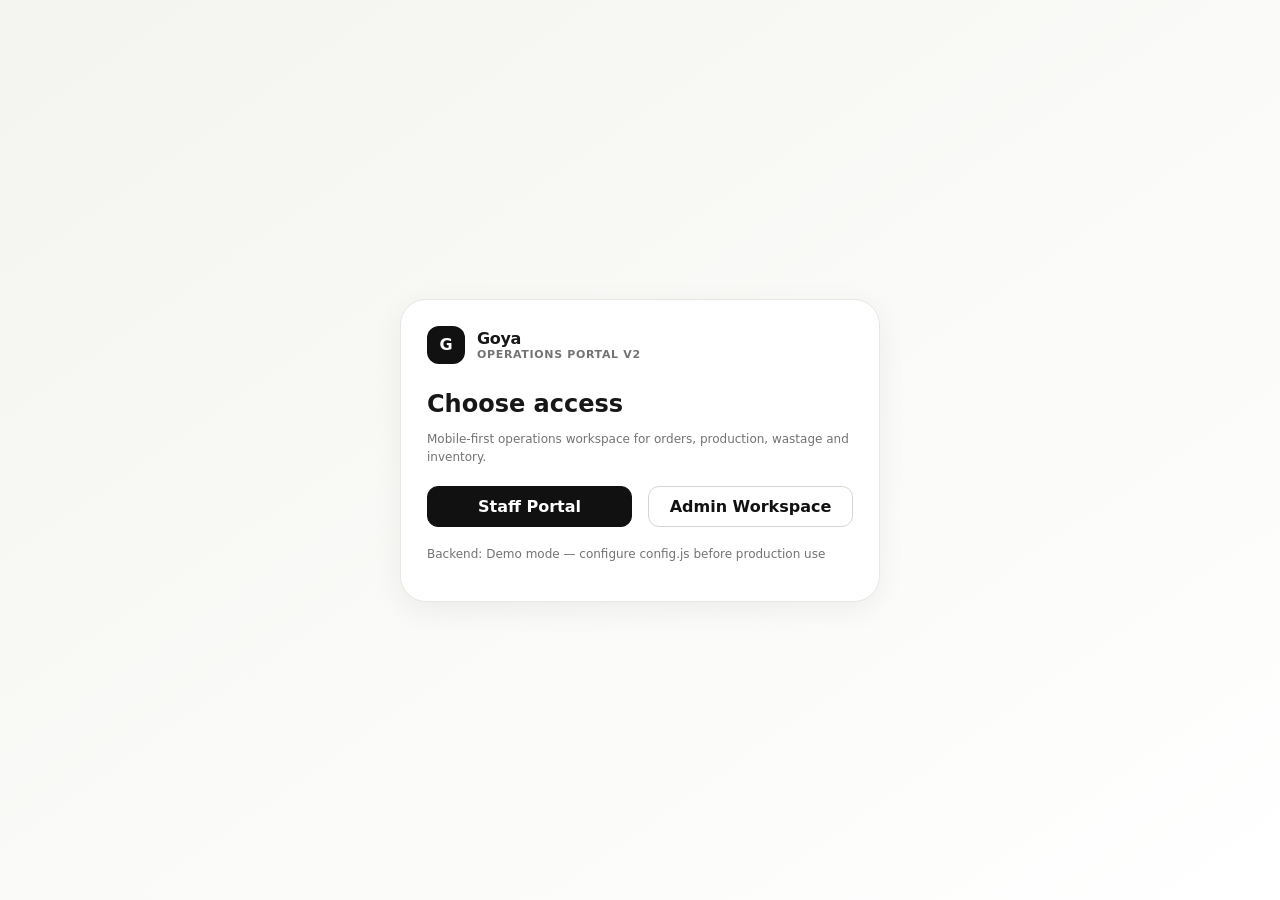
==== commit 6428ea27: "Add files via upload" ====
--- a/index.html
+++ b/index.html
@@ -1,57 +1,15 @@
-<!DOCTYPE html><html lang="en"><head><meta charset="UTF-8"><meta name="viewport" content="width=device-width, initial-scale=1.0"><title>Goya Portal — Staff</title><link href="https://fonts.googleapis.com/css2?family=Fraunces:opsz,wght@9..144,400;9..144,600;9..144,700&family=Inter:wght@400;500;600;700&family=IBM+Plex+Mono:wght@400;500;600&display=swap" rel="stylesheet"><style>*{margin:0;padding:0;box-sizing:border-box}:root{--espresso:#2d2416;--sage:#6b8e5f;--ink:#1a1a1a;--ink-soft:#666;--line:#e5ddd0;--parchment:#f5f1e8;--parchment-2:#ede9df;--alert:#d9534f}body{font-family:Inter,-apple-system,sans-serif;background:#faf8f5;color:var(--ink);line-height:1.5}input,select,button,textarea{font-family:inherit;font-size:inherit;color:inherit}.topbar{background:#fff;padding:12px 18px;display:flex;justify-content:space-between;align-items:center;border-bottom:1px solid var(--line);box-shadow:0 1px 3px rgba(0,0,0,.08);position:sticky;top:0;z-index:100}.brand{display:flex;align-items:center;gap:10px;font-weight:600;color:var(--espresso)}.brand img{height:28px}.tabs{display:flex;gap:4px;background:#fff;padding:0 16px;border-bottom:1px solid var(--line);flex-wrap:wrap}.tab-btn{padding:12px 16px;background:none;border:none;cursor:pointer;font-weight:500;color:var(--ink-soft);border-bottom:3px solid transparent;transition:all .2s}.tab-btn.active{color:var(--espresso);border-color:var(--sage)}.main{padding:20px;max-width:1200px;margin:0 auto}.card{background:#fff;border-radius:10px;padding:20px;margin-bottom:16px;box-shadow:0 1px 3px rgba(0,0,0,.06)}.section-title{display:flex;justify-content:space-between;align-items:center;margin-bottom:16px}.section-title h3{font-size:18px;font-weight:600}.row{display:flex;gap:12px;flex-wrap:wrap;align-items:center}.row>*{min-width:0;flex:1}.btn{padding:10px 16px;border:none;border-radius:6px;font-weight:600;cursor:pointer;transition:all .2s;font-size:14px}.btn-primary{background:var(--sage);color:#fff}.btn-primary:hover{background:#5a7a50}.btn-ghost{background:transparent;border:1.5px solid var(--line);color:var(--ink)}.btn-ghost:hover{background:var(--parchment)}.btn-danger{background:var(--alert);color:#fff}.btn-danger:hover{background:#c94444}.btn-sm{padding:8px 12px;font-size:13px}.input-text,.input-number,.input-select{padding:10px 12px;border:1.5px solid var(--line);border-radius:6px;background:#fff;width:100%}.input-text:focus,.input-number:focus,.input-select:focus{outline:none;border-color:var(--sage);box-shadow:0 0 0 3px rgba(107,142,95,.1)}.item-list{max-height:600px;overflow-y:auto}.item-row{display:flex;justify-content:space-between;align-items:center;padding:12px;background:var(--parchment);border-radius:6px;margin-bottom:8px}.item-name{font-weight:600;color:var(--espresso)}.item-meta{font-size:12px;color:var(--ink-soft);margin-top:2px}.cart-item{background:var(--parchment-2);padding:12px;border-radius:6px;margin-bottom:10px;display:grid;grid-template-columns:1fr auto auto;gap:8px;align-items:start}.success-popup{position:fixed;top:50%;left:50%;transform:translate(-50%,-50%);background:#fff;padding:32px;border-radius:12px;box-shadow:0 10px 40px rgba(0,0,0,.2);text-align:center;z-index:9999;max-width:420px;width:90%}.success-check{width:56px;height:56px;border-radius:50%;background:#e3ecdd;color:var(--sage);display:flex;align-items:center;justify-content:center;font-size:28px;margin:0 auto 12px}.table-wrap{overflow-x:auto}.table-wrap table{width:100%;border-collapse:collapse;font-size:13px}.table-wrap th{background:var(--parchment);padding:10px 8px;text-align:left;font-weight:600;color:var(--espresso)}.table-wrap td{padding:10px 8px;border-bottom:1px solid var(--line)}.table-wrap tr:hover{background:var(--parchment)}.gate-wrap{display:flex;align-items:center;justify-content:center;min-height:100vh;background:#f5f1e8}.gate-card{background:#fff;padding:40px;border-radius:12px;box-shadow:0 10px 40px rgba(0,0,0,.1);max-width:420px;width:90%}.staff-pick{display:grid;grid-template-columns:1fr;gap:12px;margin:20px 0}.staff-pick button{padding:14px;text-align:center;border-radius:8px;font-weight:600}.empty-state{text-align:center;padding:40px 20px;color:var(--ink-soft)}.empty-state h3{font-size:16px;margin-bottom:8px}.badge{display:inline-block;padding:4px 10px;border-radius:4px;font-size:12px;font-weight:600;background:var(--parchment);color:var(--ink)}.tag{display:inline-block;padding:6px 12px;border-radius:6px;background:#e3ecdd;color:var(--sage);font-size:12px;font-weight:600}.pagination{display:flex;gap:6px;justify-content:center;margin-top:16px;flex-wrap:wrap}.pagination button{padding:6px 12px;border-radius:6px;border:1.5px solid var(--line);background:#fff;font-size:13px;font-weight:600;cursor:pointer}.pagination button.active{background:var(--espresso);color:#fff;border-color:var(--espresso)}.pagination button:disabled{opacity:.4;cursor:not-allowed}@media (max-width:640px){.main{padding:12px}.card{padding:14px}.row{flex-direction:column}.section-title{flex-direction:column;align-items:flex-start}.item-list{max-height:400px}.cart-item{grid-template-columns:1fr}.btn{width:100%;margin-bottom:8px}.table-wrap{font-size:12px}.table-wrap th,.table-wrap td{padding:6px 4px}}</style></head><body><div id="app"></div><script src="goya-common.js"></script><script>
-let DB={items:[],staff:[],orders:[],production:[],wastage:[],inventoryCounts:[],inventoryDrafts:[],suppliers:[],settings:{}};
-let UI={loaded:false,currentPin:null,tab:'order',orderCart:[],productionCart:[],wastageCart:[],orderFilters:{search:'',supplier:'',status:'',from:'',to:'',page:1},historyTab:'orders',countMonth:monthLabel(),countSection:null,countValues:{}};
-
-async function boot(){await initBackend();DB=await api.getAll();const p=await getLocalSetting('goya-staff-pin');if(p&&DB.staff.some(s=>s['PIN Code']===p))UI.currentPin=p;UI.loaded=true;render();}
-
-function currentStaff(){return DB.staff.find(s=>s['PIN Code']===UI.currentPin);}
-function staffDisplayName(){const s=currentStaff();return s?s['Staff Full Name']:'—';}
-function allowedSections(){const s=currentStaff();return s?parseSections(s['Allowed Sections']):[];}
-function orderableItems(){return DB.items.filter(it=>(it['Supplier']||'').trim()!=='');}
-function internalItems(){return DB.items.filter(it=>(it['Supplier']||'').trim()==='');}
-
-function render(){const app=document.getElementById('app');if(!UI.loaded){app.innerHTML=`<div class="gate-wrap"><div class="gate-card"><h2 style="text-align:center;margin-bottom:20px;">Goya Portal</h2><p style="text-align:center;color:var(--ink-soft);margin-bottom:20px;">Loading...</p></div></div>`;return;}
-if(!UI.currentPin){renderLogin();return;}
-let html=`<div class="topbar"><div class="brand">👤 ${escHtml(staffDisplayName())}</div><div><button class="btn btn-ghost btn-sm" onclick="logout()">Switch</button></div></div>`;html+=`<div class="tabs">${[['order','📤 Send Order'],['production','🏭 Production'],['wastage','🗑 Wastage'],['history','📋 History']].map(([k,l])=>`<button class="tab-btn ${UI.tab===k?'active':''}" onclick="UI.tab='${k}';render();">${l}</button>`).join('')}</div>`;if(DB.settings.InventoryCountEnabled==='true'&&allowedSections().length>0)html+=`<div class="tabs"><button class="tab-btn ${UI.tab==='count'?'active':''}" onclick="UI.tab='count';render();">📊 Inventory</button></div>`;html+=`<div class="main">`;if(UI.tab==='order')html+=renderOrder();else if(UI.tab==='production')html+=renderProduction();else if(UI.tab==='wastage')html+=renderWastage();else if(UI.tab==='count')html+=renderCount();else html+=renderHistory();html+=`</div>`;app.innerHTML=html;}
-
-function renderLogin(){document.getElementById('app').innerHTML=`<div class="gate-wrap"><div class="gate-card"><h2 style="text-align:center;margin-bottom:20px;">Goya Portal</h2><p style="color:var(--ink-soft);text-align:center;margin-bottom:20px;">Who's working today?</p><div class="staff-pick">${DB.staff.map(s=>`<button class="btn btn-primary" onclick="loginAs('${s['PIN Code']}')">👤 ${escHtml(s['Staff Full Name'])}</button>`).join('')}</div></div></div>`;}
-
-function loginAs(pin){const s=DB.staff.find(x=>x['PIN Code']===pin);openPinPad(`PIN for ${s['Staff Full Name']}`,async(entered)=>{if(entered===pin){UI.currentPin=pin;await setLocalSetting('goya-staff-pin',pin);showToast('Welcome!');render();return true;}return false;});}
-
-function logout(){UI.currentPin=null;setLocalSetting('goya-staff-pin','');render();}
-
-function renderOrder(){let html=`<div class="row"><div style="flex:1;min-width:300px;"><div class="card"><h3 style="margin-bottom:12px;">Find items</h3><input type="text" placeholder="Search..." class="input-text" oninput="UI.orderFilters.search=this.value;render();" value="${escHtml(UI.orderFilters.search)}"><div class="item-list" style="margin-top:12px;">`;const items=orderableItems().filter(it=>!UI.orderFilters.search||it['Name'].toLowerCase().includes(UI.orderFilters.search.toLowerCase())||it['Supplier'].toLowerCase().includes(UI.orderFilters.search.toLowerCase()));items.forEach(it=>{html+=`<div class="item-row"><div><div class="item-name">${escHtml(it['Name'])}</div><div class="item-meta">${escHtml(it['Supplier'])}</div></div><button class="btn btn-primary btn-sm" onclick="addToCart('${it['Row ID']}')">Add</button></div>`;});html+=`</div></div></div><div style="flex:1;min-width:280px;"><div class="card"><h3 style="margin-bottom:12px;">Cart (${UI.orderCart.length})</h3>`;if(UI.orderCart.length===0)html+=`<p style="color:var(--ink-soft);">Empty</p>`;else{html+=UI.orderCart.map((c,i)=>`<div class="cart-item"><div><div class="item-name">${escHtml(c.name)}</div><div class="item-meta">${escHtml(c.supplier)}</div></div><div><input type="number" step="0.1" value="${c.qty}" onchange="UI.orderCart[${i}].qty=parseFloat(this.value)||1;" class="input-number" style="width:80px;"></div><button class="btn btn-danger btn-sm" onclick="UI.orderCart.splice(${i},1);render();">✕</button></div>`).join('');html+=`<button class="btn btn-primary" style="width:100%;margin-top:12px;" onclick="submitOrder()">Submit (${UI.orderCart.length})</button>`;}</div></div></div>`;return html;}
-
-function addToCart(rowId){const it=DB.items.find(x=>x['Row ID']===rowId);if(!it)return;const u=it['Storage Unit']||it['Ingredient Unit']||'unit';UI.orderCart.push({name:it['Name'],supplier:it['Supplier'],qty:1,unit:u});render();}
-
-async function submitOrder(){if(UI.orderCart.length===0){showToast('Empty cart');return;}
-const rows=UI.orderCart.map((c,i)=>({'Timestamp':new Date(Date.now()+i).toISOString(),'Order Date':todayISO(),'Item Name':c.name,'Quantity':c.qty,'Unit':c.unit,'Supplier':c.supplier,'Status':'PENDING','Note/Remarks':'','Received Date':'','Logged By':staffDisplayName()}));
-await api.addOrders(rows);DB=await api.getAll();UI.orderCart=[];render();showSuccessPopup('Order submitted!',`${rows.length} item${rows.length===1?'':'s'} sent to owner`);}
-
-function renderProduction(){let html=`<div class="row"><div style="flex:1;min-width:300px;"><div class="card"><h3 style="margin-bottom:12px;">Select item</h3><div class="item-list">`;internalItems().forEach(it=>{html+=`<div class="item-row"><div><div class="item-name">${escHtml(it['Name'])}</div></div><button class="btn btn-primary btn-sm" onclick="addToProdCart('${it['Row ID']}')">Add</button></div>`;});html+=`</div></div></div><div style="flex:1;min-width:280px;"><div class="card"><h3 style="margin-bottom:12px;">Cart</h3>`;if(UI.productionCart.length===0)html+=`<p style="color:var(--ink-soft);">Empty</p>`;else{html+=UI.productionCart.map((c,i)=>`<div class="cart-item"><div><div class="item-name">${escHtml(c.name)}</div></div><div><input type="number" step="0.1" value="${c.qty}" onchange="UI.productionCart[${i}].qty=parseFloat(this.value)||1;" class="input-number" style="width:80px;"></div><select onchange="UI.productionCart[${i}].unit=this.value;" class="input-select" style="width:100px;"><option>${c.unit}</option></select><button class="btn btn-danger btn-sm" onclick="UI.productionCart.splice(${i},1);render();">✕</button></div>`).join('');html+=`<button class="btn btn-primary" style="width:100%;margin-top:12px;" onclick="submitProduction()">Submit</button>`;}</div></div></div>`;return html;}
-
-function addToProdCart(rowId){const it=DB.items.find(x=>x['Row ID']===rowId);if(!it)return;const u=it['Storage Unit']||it['Ingredient Unit']||'unit';UI.productionCart.push({name:it['Name'],qty:1,unit:u});render();}
-
-async function submitProduction(){if(UI.productionCart.length===0){showToast('Empty cart');return;}
-const rows=UI.productionCart.map((c,i)=>({'Timestamp':new Date(Date.now()+i).toISOString(),'Date':todayISO(),'Item Name':c.name,'Quantity':c.qty,'Unit':c.unit,'Logged By':staffDisplayName(),'Status':'Logged'}));
-await api.addProduction(rows);DB=await api.getAll();UI.productionCart=[];render();showSuccessPopup('Production logged!',`${rows.length} item${rows.length===1?'':'s'} recorded`);}
-
-function renderWastage(){let html=`<div class="row"><div style="flex:1;min-width:300px;"><div class="card"><h3 style="margin-bottom:12px;">Select item</h3><div class="item-list">`;internalItems().forEach(it=>{html+=`<div class="item-row"><div><div class="item-name">${escHtml(it['Name'])}</div></div><button class="btn btn-primary btn-sm" onclick="addToWasteCart('${it['Row ID']}')">Add</button></div>`;});html+=`</div></div></div><div style="flex:1;min-width:280px;"><div class="card"><h3 style="margin-bottom:12px;">Cart</h3>`;if(UI.wastageCart.length===0)html+=`<p style="color:var(--ink-soft);">Empty</p>`;else{html+=UI.wastageCart.map((c,i)=>`<div class="cart-item"><div><div class="item-name">${escHtml(c.name)}</div></div><div><input type="number" step="0.1" value="${c.qty}" onchange="UI.wastageCart[${i}].qty=parseFloat(this.value)||1;" class="input-number" style="width:80px;"></div><select onchange="UI.wastageCart[${i}].unit=this.value;" class="input-select" style="width:100px;"><option>${c.unit}</option></select><select onchange="UI.wastageCart[${i}].reason=this.value;" class="input-select" style="width:110px;"><option value="Expired">Expired</option><option value="Spillage">Spillage</option><option value="Damaged">Damaged</option><option value="Over-prepared">Over-prepared</option><option value="Staff Mistake">Staff Mistake</option></select><button class="btn btn-danger btn-sm" onclick="UI.wastageCart.splice(${i},1);render();">✕</button></div>`).join('');html+=`<button class="btn btn-danger" style="width:100%;margin-top:12px;" onclick="submitWastage()">Submit</button>`;}</div></div></div>`;return html;}
-
-function addToWasteCart(rowId){const it=DB.items.find(x=>x['Row ID']===rowId);if(!it)return;const u=it['Storage Unit']||it['Ingredient Unit']||'unit';UI.wastageCart.push({name:it['Name'],qty:1,unit:u,reason:'Expired'});render();}
-
-async function submitWastage(){if(UI.wastageCart.length===0){showToast('Empty cart');return;}
-const rows=UI.wastageCart.map((c,i)=>({'Timestamp':new Date(Date.now()+i).toISOString(),'Date':todayISO(),'Item Name':c.name,'Quantity':c.qty,'Unit':c.unit,'Reason':c.reason,'Logged By':staffDisplayName(),'Status':'Logged'}));
-await api.addWastage(rows);DB=await api.getAll();UI.wastageCart=[];render();showSuccessPopup('Wastage logged!',`${rows.length} item${rows.length===1?'':'s'} recorded`);}
-
-function renderCount(){if(DB.settings.InventoryCountEnabled!=='true')return`<div class="card"><div class="empty-state"><h3>Inventory count is OFF</h3></div></div>`;const allowed=allowedSections();if(!allowed.length)return`<div class="card"><div class="empty-state"><h3>No section access</h3></div></div>`;if(!UI.countSection||!allowed.includes(UI.countSection))UI.countSection=allowed[0];const items=DB.items.filter(it=>(it['Items Type']||'').toLowerCase()===UI.countSection);return`<div class="card"><div class="section-title"><h3>Month: ${UI.countMonth} | Section: ${SECTION_LABEL[UI.countSection]||UI.countSection}</h3><div class="row"><select onchange="UI.countSection=this.value;render();" class="input-select">${allowed.map(s=>`<option value="${s}" ${UI.countSection===s?'selected':''}>${SECTION_LABEL[s]}</option>`).join('')}</select></div></div><div class="table-wrap"><table><tr style="background:var(--parchment);"><th>Item</th><th>Storage</th><th>Ingredient</th></tr>${items.map(it=>{const v=UI.countValues[it['Row ID']]||{};return`<tr><td>${escHtml(it['Name'])}</td><td><input type="number" step="0.1" value="${v.storage!=null?v.storage:''}" onchange="UI.countValues['${it['Row ID']}']=UI.countValues['${it['Row ID']}'||{};UI.countValues['${it['Row ID']}'].storage=parseFloat(this.value);" class="input-number" style="width:100px;"></td><td><input type="number" step="0.1" value="${v.ingredient!=null?v.ingredient:''}" onchange="UI.countValues['${it['Row ID']}']=UI.countValues['${it['Row ID']}'||{};UI.countValues['${it['Row ID']}'].ingredient=parseFloat(this.value);" class="input-number" style="width:100px;"></td></tr>`;}).join('')}</table></div><div class="row" style="margin-top:16px;"><button class="btn btn-primary" onclick="submitCount()">Submit Count</button></div></div>`;}
-
-async function submitCount(){const items=DB.items.filter(it=>(it['Items Type']||'').toLowerCase()===UI.countSection);const rows=[];items.forEach(it=>{const v=UI.countValues[it['Row ID']];if(v&&(v.storage!=null||v.ingredient!=null))rows.push({'Count Date / Month':UI.countMonth,'Section':UI.countSection,'Item Name':it['Name'],'SKU':it['SKU']||'','Storage Quantity':v.storage!=null?v.storage:'','Ingredient Quantity':v.ingredient!=null?v.ingredient:'','Submitted By':staffDisplayName()});});if(rows.length===0){showToast('Enter at least one');return;}
-await api.addInventoryCounts(rows);DB=await api.getAll();UI.countValues={};render();showSuccessPopup('Count submitted!',`${rows.length} items for ${SECTION_LABEL[UI.countSection]}`);}
-
-function renderHistory(){let html=`<div class="card"><div class="section-title"><h3>History</h3><div class="row"><button class="btn ${UI.historyTab==='orders'?'btn-primary':'btn-ghost'} btn-sm" onclick="UI.historyTab='orders';UI.orderFilters.page=1;render();">Orders</button><button class="btn ${UI.historyTab==='prod'?'btn-primary':'btn-ghost'} btn-sm" onclick="UI.historyTab='prod';render();">Production</button><button class="btn ${UI.historyTab==='waste'?'btn-primary':'btn-ghost'} btn-sm" onclick="UI.historyTab='waste';render();">Wastage</button></div></div>`;if(UI.historyTab==='orders'){const f=UI.orderFilters;let rows=DB.orders.slice().sort((a,b)=>new Date(b['Timestamp'])-new Date(a['Timestamp']));if(f.search)rows=rows.filter(o=>o['Item Name'].toLowerCase().includes(f.search.toLowerCase()));if(f.supplier)rows=rows.filter(o=>o['Supplier']===f.supplier);if(f.status)rows=rows.filter(o=>o['Status']===f.status);if(f.from)rows=rows.filter(o=>o['Timestamp'].slice(0,10)>=f.from);if(f.to)rows=rows.filter(o=>o['Timestamp'].slice(0,10)<=f.to);const perPage=30,totalPages=Math.max(1,Math.ceil(rows.length/perPage)),page=Math.min(UI.orderFilters.page,totalPages),pageRows=rows.slice((page-1)*perPage,page*perPage);html+=`<div class="row" style="margin-bottom:12px;"><input type="text" placeholder="Search..." class="input-text" value="${escHtml(f.search)}" oninput="UI.orderFilters.search=this.value;UI.orderFilters.page=1;render();"><input type="date" class="input-text" value="${f.from}" onchange="UI.orderFilters.from=this.value;UI.orderFilters.page=1;render();"><input type="date" class="input-text" value="${f.to}" onchange="UI.orderFilters.to=this.value;UI.orderFilters.page=1;render();"></div><div class="table-wrap"><table><tr style="background:var(--parchment);"><th>Date</th><th>Item</th><th>Qty</th><th>Supplier</th><th>Status</th><th>By</th></tr>${pageRows.map(o=>`<tr><td class="mono" style="font-size:12px;">${fmtDateTime(o['Timestamp'])}</td><td>${escHtml(o['Item Name'])}</td><td>${o['Quantity']} ${escHtml(o['Unit'])}</td><td>${escHtml(o['Supplier'])}</td><td><span class="badge">${STATUS_LABEL[o['Status']]||o['Status']}</span></td><td>${escHtml(o['Logged By'])}</td></tr>`).join('')}</table></div>${totalPages>1?`<div class="pagination">${Array.from({length:totalPages},(_,i)=>i+1).map(p=>`<button class="${p===page?'active':''}" onclick="UI.orderFilters.page=${p};render();">${p}</button>`).join('')}</div>`:''}`;} else if(UI.historyTab==='prod'){let rows=DB.production.filter(r=>inCurrentMonth(r['Timestamp'])).sort((a,b)=>new Date(b['Timestamp'])-new Date(a['Timestamp']));html+=`<div class="table-wrap"><table><tr style="background:var(--parchment);"><th>Date</th><th>Item</th><th>Qty</th><th>By</th></tr>${rows.map(r=>`<tr><td class="mono" style="font-size:12px;">${fmtDateTime(r['Timestamp'])}</td><td>${escHtml(r['Item Name'])}</td><td>${r['Quantity']} ${escHtml(r['Unit'])}</td><td>${escHtml(r['Logged By'])}</td></tr>`).join('')}</table></div>`;} else {let rows=DB.wastage.filter(r=>inCurrentMonth(r['Timestamp'])).sort((a,b)=>new Date(b['Timestamp'])-new Date(a['Timestamp']));html+=`<div class="table-wrap"><table><tr style="background:var(--parchment);"><th>Date</th><th>Item</th><th>Qty</th><th>Reason</th><th>By</th></tr>${rows.map(r=>`<tr><td class="mono" style="font-size:12px;">${fmtDateTime(r['Timestamp'])}</td><td>${escHtml(r['Item Name'])}</td><td>${r['Quantity']} ${escHtml(r['Unit'])}</td><td><span class="tag">${escHtml(r['Reason'])}</span></td><td>${escHtml(r['Logged By'])}</td></tr>`).join('')}</table></div>`;} html+=`</div>`;return html;}
-
-function showSuccessPopup(title,subtitle){const h=document.createElement('div');h.innerHTML=`<div class="success-popup"><div class="success-check">✓</div><h3>${escHtml(title)}</h3><p style="color:var(--ink-soft);margin-top:8px;">${escHtml(subtitle)}</p><button class="btn btn-primary" style="width:100%;margin-top:16px;" onclick="this.parentElement.parentElement.remove();">OK</button></div>`;document.body.appendChild(h);setTimeout(()=>{const e=h.querySelector('.success-popup');if(e)h.remove();},2500);}
-
-boot();
-</script></body></html>
+<!DOCTYPE html>
+<html lang="en">
+<head>
+  <meta charset="UTF-8">
+  <meta name="viewport" content="width=device-width, initial-scale=1.0">
+  <meta name="theme-color" content="#111111">
+  <title>Goya Operations Portal V2</title>
+  <link rel="stylesheet" href="styles.css">
+</head>
+<body>
+  <div id="app"></div>
+  <script src="config.js"></script>
+  <script src="app.js"></script>
+</body>
+</html>
--- a/styles.css
+++ b/styles.css
@@ -0,0 +1,114 @@
+:root {
+  --bg: #f5f5f2;
+  --card: #ffffff;
+  --text: #171717;
+  --muted: #737373;
+  --line: #e7e7e2;
+  --accent: #111111;
+  --accent-2: #2f2f2f;
+  --success: #16803c;
+  --warning: #a45a00;
+  --danger: #b42318;
+  --info: #175cd3;
+  --radius: 18px;
+  --shadow: 0 8px 30px rgba(0,0,0,.06);
+}
+* { box-sizing: border-box; }
+html, body { margin:0; min-height:100%; font-family: Inter, ui-sans-serif, system-ui, -apple-system, BlinkMacSystemFont, "Segoe UI", sans-serif; color:var(--text); background:var(--bg); }
+button, input, select, textarea { font:inherit; }
+button { cursor:pointer; }
+.hidden { display:none !important; }
+.app-shell { min-height:100vh; }
+.topbar {
+  position:sticky; top:0; z-index:20; background:rgba(255,255,255,.94);
+  backdrop-filter:blur(14px); border-bottom:1px solid var(--line);
+  height:68px; display:flex; align-items:center; justify-content:space-between; padding:0 22px;
+}
+.brand { display:flex; align-items:center; gap:12px; font-weight:800; letter-spacing:-.02em; }
+.brand-mark { width:38px; height:38px; border-radius:12px; display:grid; place-items:center; background:#111; color:#fff; font-weight:900; }
+.brand small { display:block; color:var(--muted); font-weight:600; font-size:11px; letter-spacing:.06em; text-transform:uppercase; }
+.top-actions { display:flex; gap:8px; align-items:center; }
+.layout { display:grid; grid-template-columns:240px 1fr; min-height:calc(100vh - 68px); }
+.sidebar { border-right:1px solid var(--line); background:#fff; padding:18px 12px; }
+.nav-btn {
+  width:100%; border:0; background:transparent; text-align:left; padding:12px 14px; border-radius:12px;
+  margin-bottom:4px; color:#4a4a4a; font-weight:700;
+}
+.nav-btn:hover, .nav-btn.active { background:#f0f0ec; color:#111; }
+.main { padding:24px; max-width:1600px; width:100%; margin:0 auto; }
+.page-head { display:flex; align-items:flex-end; justify-content:space-between; gap:16px; margin-bottom:20px; }
+.page-head h1 { margin:0 0 5px; font-size:28px; letter-spacing:-.04em; }
+.page-head p { margin:0; color:var(--muted); }
+.grid { display:grid; gap:16px; }
+.grid-2 { grid-template-columns:repeat(2,minmax(0,1fr)); }
+.grid-3 { grid-template-columns:repeat(3,minmax(0,1fr)); }
+.grid-4 { grid-template-columns:repeat(4,minmax(0,1fr)); }
+.card { background:var(--card); border:1px solid var(--line); border-radius:var(--radius); box-shadow:var(--shadow); padding:18px; }
+.kpi { padding:18px; }
+.kpi .label { color:var(--muted); font-size:12px; font-weight:800; text-transform:uppercase; letter-spacing:.06em; }
+.kpi .value { font-size:30px; font-weight:850; margin-top:8px; letter-spacing:-.04em; }
+.toolbar { display:flex; flex-wrap:wrap; gap:9px; margin-bottom:14px; }
+.input, select, textarea {
+  width:100%; border:1px solid #dcdcd6; background:#fff; border-radius:11px; padding:10px 12px; outline:none;
+}
+.input:focus, select:focus, textarea:focus { border-color:#8f8f88; box-shadow:0 0 0 3px rgba(0,0,0,.05); }
+.toolbar .input, .toolbar select { width:auto; min-width:160px; }
+.btn { border:1px solid #d6d6d0; background:#fff; color:#111; border-radius:11px; padding:10px 13px; font-weight:750; }
+.btn:hover { background:#f4f4f0; }
+.btn.primary { background:#111; border-color:#111; color:#fff; }
+.btn.success { background:#16803c; border-color:#16803c; color:#fff; }
+.btn.danger { background:#b42318; border-color:#b42318; color:#fff; }
+.btn.small { padding:7px 9px; font-size:12px; }
+.table-wrap { overflow:auto; border:1px solid var(--line); border-radius:14px; }
+table { width:100%; border-collapse:collapse; min-width:760px; background:#fff; }
+th, td { padding:11px 12px; border-bottom:1px solid var(--line); text-align:left; vertical-align:middle; font-size:13px; }
+th { background:#fafaf8; font-size:11px; text-transform:uppercase; letter-spacing:.06em; color:#666; }
+tr:last-child td { border-bottom:0; }
+.badge { display:inline-flex; align-items:center; border-radius:999px; padding:5px 9px; font-size:11px; font-weight:800; }
+.badge.pending { background:#fff3d6; color:#8b5300; }
+.badge.ordered { background:#e8f1ff; color:#174ea6; }
+.badge.received, .badge.reviewed { background:#e8f7ee; color:#126b33; }
+.badge.logged { background:#f0f0f0; color:#555; }
+.badge.flagged { background:#ffe9e7; color:#a61b11; }
+.empty { text-align:center; color:var(--muted); padding:35px 15px; }
+.form-grid { display:grid; grid-template-columns:repeat(2,minmax(0,1fr)); gap:12px; }
+.field label { display:block; margin-bottom:6px; font-size:12px; font-weight:800; color:#555; }
+.item-row { display:grid; grid-template-columns:1fr 110px 130px 180px; gap:9px; align-items:end; padding:12px 0; border-bottom:1px solid var(--line); }
+.item-row:last-child { border-bottom:0; }
+.qty { width:100%; }
+.modal-backdrop { position:fixed; inset:0; background:rgba(0,0,0,.45); z-index:50; display:grid; place-items:center; padding:18px; }
+.modal { background:#fff; border-radius:20px; width:min(560px,100%); max-height:90vh; overflow:auto; box-shadow:0 20px 70px rgba(0,0,0,.25); padding:22px; }
+.modal h2 { margin-top:0; }
+.pin-screen { min-height:100vh; display:grid; place-items:center; padding:20px; background:linear-gradient(145deg,#f4f4f0,#fff); }
+.auth-card { width:min(480px,100%); background:#fff; border:1px solid var(--line); border-radius:26px; box-shadow:var(--shadow); padding:26px; }
+.pin-display { display:flex; justify-content:center; gap:10px; margin:20px 0; }
+.pin-dot { width:15px; height:15px; border:2px solid #999; border-radius:50%; }
+.pin-dot.filled { background:#111; border-color:#111; }
+.keypad { display:grid; grid-template-columns:repeat(3,1fr); gap:9px; }
+.key { border:1px solid #ddd; background:#fafaf8; border-radius:13px; min-height:56px; font-size:18px; font-weight:800; }
+.staff-grid { display:grid; grid-template-columns:repeat(2,1fr); gap:9px; margin:16px 0; }
+.staff-choice { padding:14px; border:1px solid #ddd; border-radius:13px; background:#fff; font-weight:800; text-align:left; }
+.staff-choice.active { border-color:#111; background:#f1f1ed; }
+.toast { position:fixed; right:18px; bottom:18px; z-index:100; background:#111; color:#fff; padding:12px 15px; border-radius:12px; box-shadow:var(--shadow); max-width:360px; }
+.mobile-nav { display:none; }
+.note { color:var(--muted); font-size:12px; line-height:1.5; }
+.switch { position:relative; display:inline-flex; width:48px; height:28px; }
+.switch input { opacity:0; width:0; height:0; }
+.slider { position:absolute; inset:0; background:#ccc; border-radius:30px; transition:.2s; }
+.slider:before { content:""; position:absolute; width:22px; height:22px; left:3px; top:3px; background:#fff; border-radius:50%; transition:.2s; }
+.switch input:checked + .slider { background:#111; }
+.switch input:checked + .slider:before { transform:translateX(20px); }
+@media (max-width: 900px) {
+  .layout { grid-template-columns:1fr; }
+  .sidebar { display:none; }
+  .mobile-nav { display:flex; position:fixed; bottom:0; left:0; right:0; z-index:25; background:#fff; border-top:1px solid var(--line); padding:7px; overflow:auto; gap:4px; }
+  .mobile-nav .nav-btn { min-width:max-content; margin:0; text-align:center; font-size:11px; padding:9px 10px; }
+  .main { padding:18px 14px 90px; }
+  .grid-4 { grid-template-columns:repeat(2,minmax(0,1fr)); }
+  .grid-3 { grid-template-columns:1fr; }
+  .grid-2 { grid-template-columns:1fr; }
+  .form-grid { grid-template-columns:1fr; }
+  .page-head { align-items:flex-start; flex-direction:column; }
+  .item-row { grid-template-columns:1fr 90px 110px; }
+  .item-row .remarks { grid-column:1 / -1; }
+}
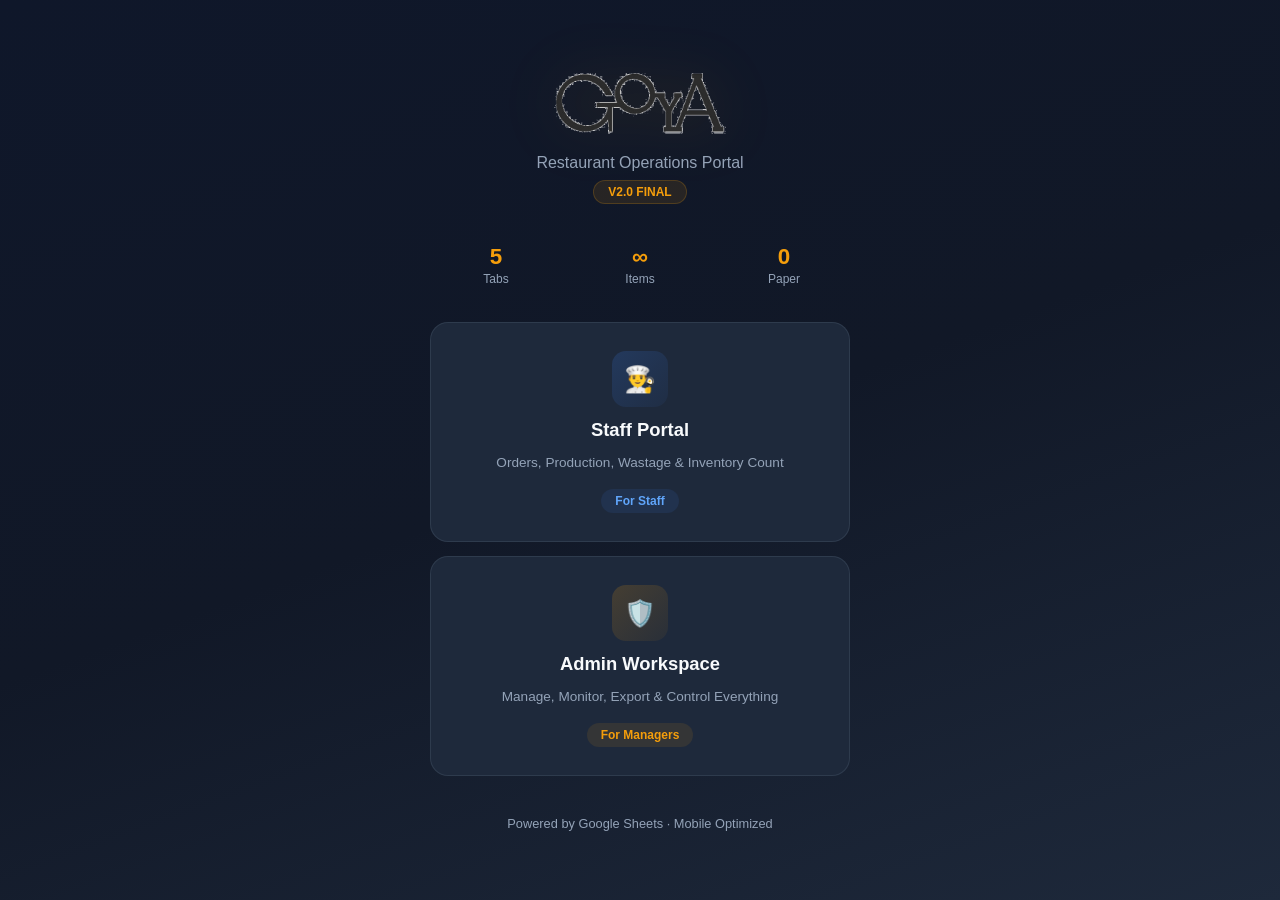
==== commit f0ecc427: "Add files via upload" ====
--- a/index.html
+++ b/index.html
@@ -1,15 +1,63 @@
 <!DOCTYPE html>
 <html lang="en">
 <head>
-  <meta charset="UTF-8">
-  <meta name="viewport" content="width=device-width, initial-scale=1.0">
-  <meta name="theme-color" content="#111111">
-  <title>Goya Operations Portal V2</title>
-  <link rel="stylesheet" href="styles.css">
+<meta charset="UTF-8">
+<meta name="viewport" content="width=device-width, initial-scale=1.0, maximum-scale=1.0, user-scalable=no">
+<meta name="theme-color" content="#0f172a">
+<title>Goya Operations Portal V2</title>
+<style>
+:root{--bg:#0f172a;--bg2:#1e293b;--accent:#f59e0b;--text:#f8fafc;--text2:#94a3b8;}
+*{margin:0;padding:0;box-sizing:border-box}
+body{font-family:-apple-system,BlinkMacSystemFont,'Segoe UI',Roboto,sans-serif;background:linear-gradient(160deg,var(--bg) 0%,#111827 50%,var(--bg2) 100%);color:var(--text);min-height:100vh;display:flex;flex-direction:column;align-items:center;justify-content:center;padding:24px}
+.container{max-width:420px;width:100%;text-align:center}
+.logo-img{width:180px;height:auto;margin-bottom:12px;filter:drop-shadow(0 0 30px rgba(245,158,11,0.15))}
+.tagline{color:var(--text2);font-size:1rem;margin-bottom:8px}
+.version{display:inline-block;background:rgba(245,158,11,0.1);color:var(--accent);padding:4px 14px;border-radius:20px;font-size:.75rem;font-weight:700;margin-bottom:40px;border:1px solid rgba(245,158,11,0.2)}
+.portal-grid{display:grid;gap:14px;margin-bottom:40px}
+.portal-card{background:var(--bg2);border:1px solid rgba(71,85,105,.4);border-radius:18px;padding:28px 20px;text-decoration:none;color:var(--text);transition:all .25s;display:flex;flex-direction:column;align-items:center;gap:12px;cursor:pointer}
+.portal-card:active{transform:scale(.97)}
+.portal-card:hover{border-color:var(--accent);box-shadow:0 16px 40px rgba(0,0,0,.35)}
+.portal-icon{width:56px;height:56px;border-radius:14px;display:flex;align-items:center;justify-content:center;font-size:1.6rem}
+.icon-staff{background:linear-gradient(135deg,rgba(59,130,246,.18),rgba(59,130,246,.05));color:#60a5fa}
+.icon-admin{background:linear-gradient(135deg,rgba(245,158,11,.18),rgba(245,158,11,.05));color:var(--accent)}
+.portal-title{font-size:1.15rem;font-weight:700}
+.portal-desc{color:var(--text2);font-size:.85rem;line-height:1.5}
+.badge{margin-top:4px;padding:5px 14px;border-radius:20px;font-size:.75rem;font-weight:700}
+.badge-staff{background:rgba(59,130,246,.1);color:#60a5fa}
+.badge-admin{background:rgba(245,158,11,.1);color:var(--accent)}
+.features{display:grid;grid-template-columns:repeat(3,1fr);gap:12px;margin-bottom:36px}
+.feature{text-align:center}
+.feature-num{font-size:1.4rem;font-weight:800;color:var(--accent)}
+.feature-label{font-size:.75rem;color:var(--text2);margin-top:2px}
+.footer{color:var(--text2);font-size:.8rem}
+@media(max-width:400px){.logo-img{width:140px}}
+</style>
 </head>
 <body>
-  <div id="app"></div>
-  <script src="config.js"></script>
-  <script src="app.js"></script>
+<div class="container">
+<img src="goya-logo.png" alt="Goya" class="logo-img">
+<div class="tagline">Restaurant Operations Portal</div>
+<div class="version">V2.0 FINAL</div>
+<div class="features">
+<div class="feature"><div class="feature-num">5</div><div class="feature-label">Tabs</div></div>
+<div class="feature"><div class="feature-num">∞</div><div class="feature-label">Items</div></div>
+<div class="feature"><div class="feature-num">0</div><div class="feature-label">Paper</div></div>
+</div>
+<div class="portal-grid">
+<a href="staff.html" class="portal-card">
+<div class="portal-icon icon-staff">👨‍🍳</div>
+<div class="portal-title">Staff Portal</div>
+<div class="portal-desc">Orders, Production, Wastage & Inventory Count</div>
+<div class="badge badge-staff">For Staff</div>
+</a>
+<a href="admin.html" class="portal-card">
+<div class="portal-icon icon-admin">🛡️</div>
+<div class="portal-title">Admin Workspace</div>
+<div class="portal-desc">Manage, Monitor, Export & Control Everything</div>
+<div class="badge badge-admin">For Managers</div>
+</a>
+</div>
+<div class="footer">Powered by Google Sheets · Mobile Optimized</div>
+</div>
 </body>
-</html>
+</html>
